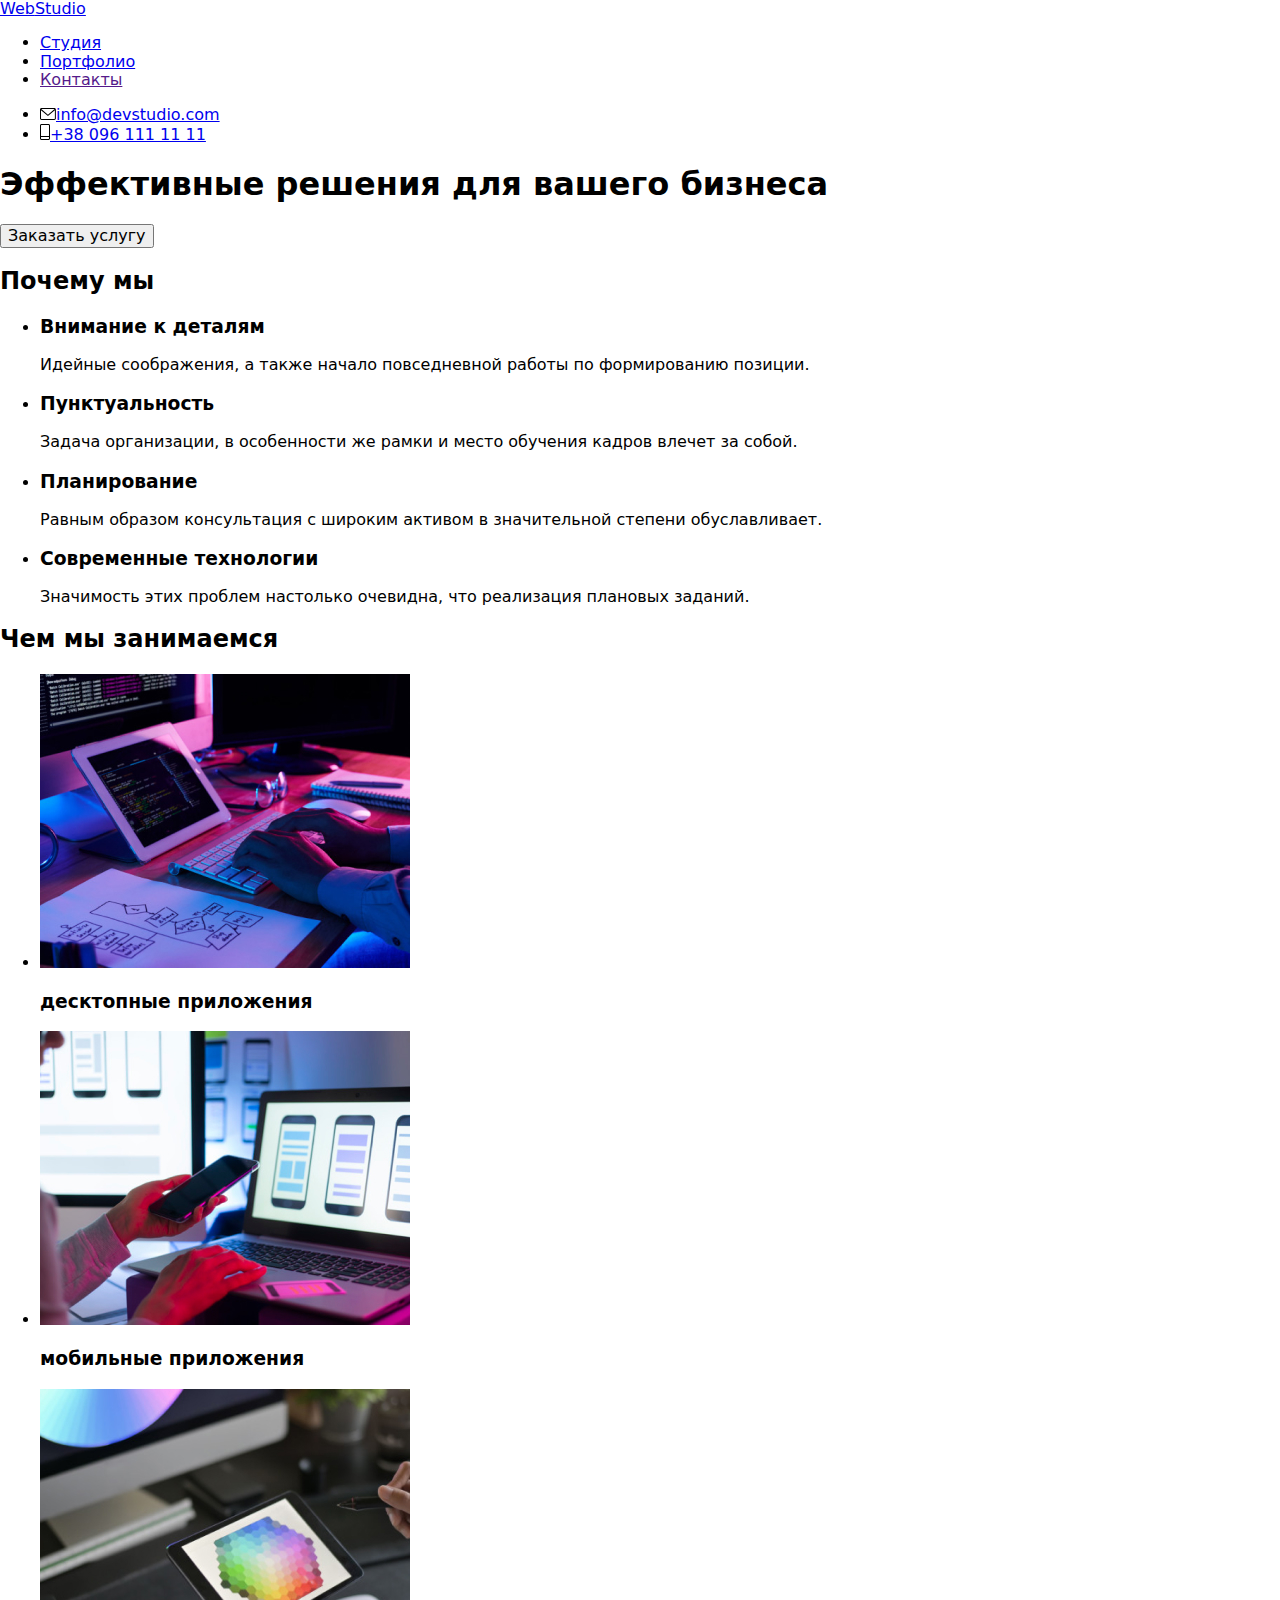
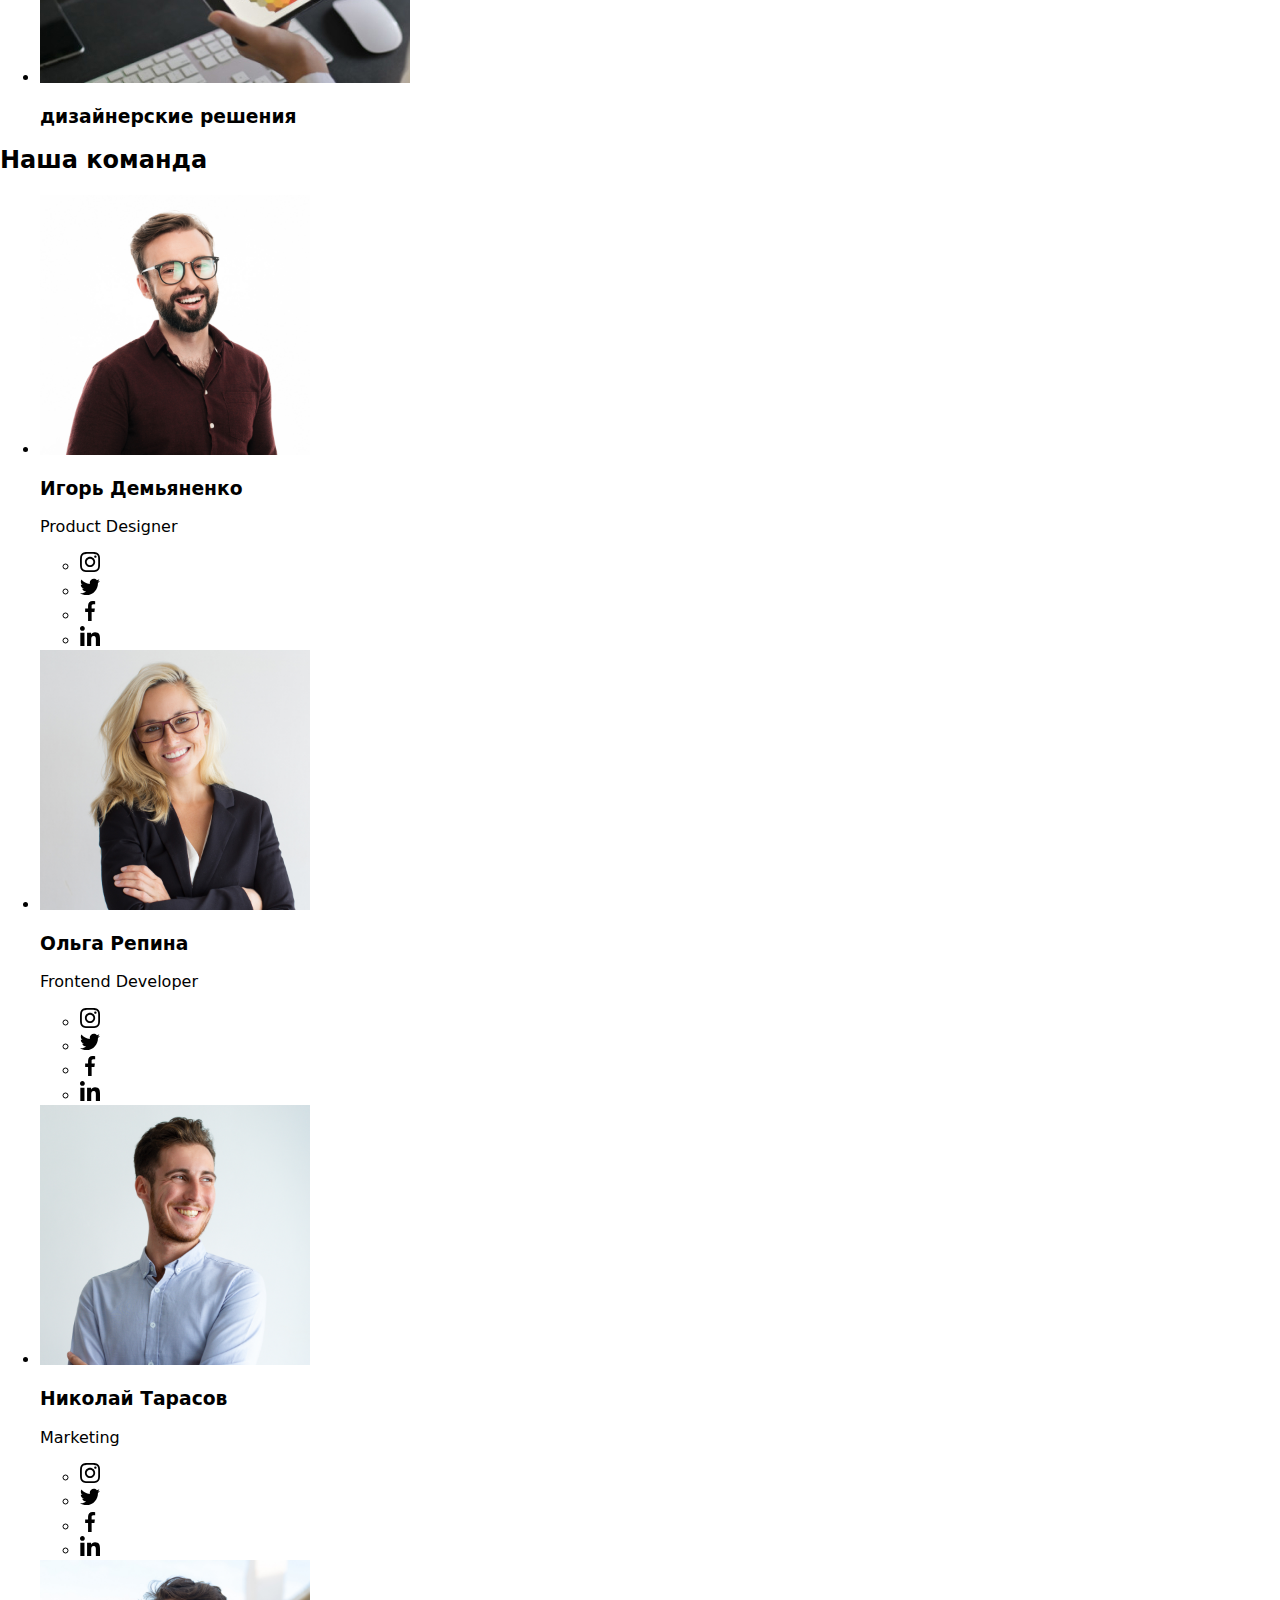
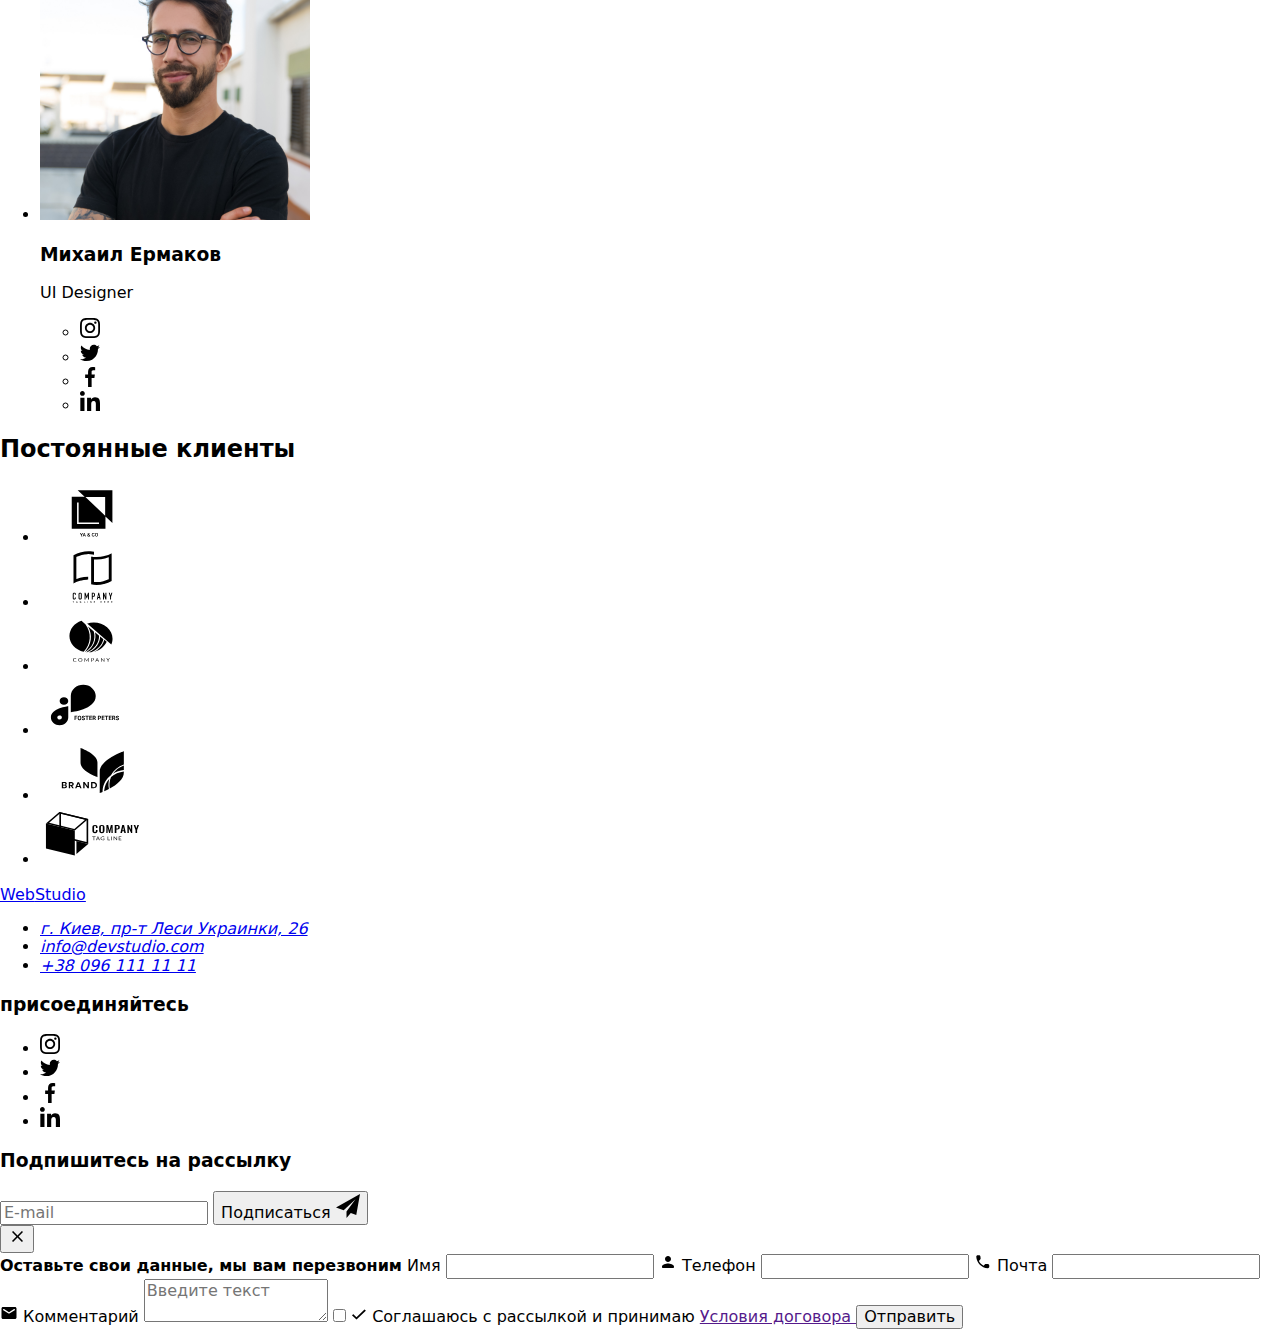
==== index.html @ 3ccf1678 "add .gitignore" ====
<!DOCTYPE html>
<html lang="ru">
	<head>
		<meta charset="UTF-8" />
		<meta name="viewport" content="width=, initial-scale=1.0" />
		<title>Web Studio</title>
		<link
			rel="stylesheet"
			href="https://fonts.googleapis.com/css2?family=Raleway:wght@700&family=Roboto:wght@400;500;700;900&display=swap"
		/>
		<link
			rel="stylesheet"
			href="https://cdnjs.cloudflare.com/ajax/libs/modern-normalize/1.0.0/modern-normalize.min.css"
		/>
		<link rel="stylesheet" href="./css/main.min.css" />
	</head>
	<body>
		<!--Header-->
		<header class="header">
			<div class="container header__container">
				<nav class="navigation">
					<a class="logo navigation__logo" href="./index.html"><span>Web</span><span class="logo__text">Studio</span> </a>
					<ul class="navigation__list">
						<li class="navigation__item"><a class="navigation__link navigation__link--current" href="./index.html" >Студия</a></li>
						<li class="navigation__item"><a class="navigation__link" href="./portfolio.html" >Портфолио</a></li>
						<li class="navigation__item"><a class="navigation__link" href="" >Контакты</a></li>
					</ul>
				</nav>
				<ul class="contacts">
					<li class="contacts__list">
						<a class="contacts__link" href="mailto:info@devstudio.com">
							<svg class="contacts__icon" width="16" height="12">
								<use href="./images/sprite.svg#icon-envelope"></use></svg>info@devstudio.com</a>
						</li>							
					<li class="contacts__list">
						<a class="contacts__link" href="tel:+380961111111">
							<svg class="contacts__icon" width="10" height="16">
								<use href="./images/sprite.svg#icon-phone"></use></svg>+38 096 111 11 11</a>
					</li>		
				</ul>
			</div>
		</header>

		<!--Hero-->
		<main>
			<section class="hero">
				<div class="container">
				<h1 class="hero__title">Эффективные решения для вашего бизнеса</h1>
				<button class="hero__button button" type="button" data-modal-open >Заказать услугу</button>
			</div>
		    </section>
			<!--Benefits-->
			<section class="section">
				<div class="container">
					<h2 class="visually-hidden" aria-hidden="true" tabindex="-1">Почему мы</h2>
					<ul class="benefits__list">
						<li class="benefits__item">
							<h3 class="benefits__title">Внимание к деталям</h3>
							<p class="benefits__text">
								Идейные соображения, а также начало повседневной работы по формированию позиции.
							</p>
						</li>
						<li class="benefits__item">
							<h3 class="benefits__title">Пунктуальность</h3>
							<p class="benefits__text">
								Задача организации, в особенности же рамки и место обучения кадров влечет за собой.
							</p>
						</li>
						<li class="benefits__item">
							<h3 class="benefits__title">Планирование</h3>
							<p class="benefits__text">
								Равным образом консультация с широким активом в значительной степени обуславливает.
							</p>
						</li>
						<li class="benefits__item">
							<h3 class="benefits__title">Современные технологии</h3>
							<p class="benefits__text">Значимость этих проблем настолько очевидна, что реализация плановых заданий.</p>
						</li>
					</ul>
				</div>
			</section>
			<!--Work field-->
			<section class="work-process section">
				<div class="container">
					<h2 class="work-process__title title">Чем мы занимаемся</h2>
					<ul class="work-process__list">
						<li class="work-process__item">
							<img class="work-process__img" src="./images/pic1.jpg" alt="Изображение рабочего процесса1" width="370" />
                            <h3 class="work-process__white-title">десктопные приложения</h3>
						</li>
						<li class="work-process__item">
							<img class="work-process__img" src="./images/pic2.jpg" alt="Изображение рабочего процесса2" width="370" />
                            <h3 class="work-process__white-title">мобильные приложения</h3>
						</li>
						<li class="work-process__item">
							<img class="work-process__img" src="./images/pic3.jpg" alt="Изображение рабочего процесса3" width="370" />
                            <h3 class="work-process__white-title">дизайнерские решения</h3>							
						</li>
					</ul>
				</div>
			</section>
			<!--Our team-->
			<section class="team section">
				<div class="container">
					<h2 class="team__title title">Наша команда</h2>
					<ul class="team__list">
						<li class="team__item">
							<img class="team__image" src="./images/team1.jpg" alt="Игорь Демьяненко" width="270" />
							<div class="team__descr">
							<h3 class="team__member">Игорь Демьяненко</h3>
							<p class="team__position" lang="en">Product Designer</p>
							<ul class="social">
								<li class="social__item">
									<a class="social__link social__link--team" href="">
										<svg class="social__icon" width="20" height="20">
											<use href="./images/sprite.svg#icon-instagram"></use>
										</svg>
									</a>
								</li>
								<li class="social__item">
									<a class="social__link social__link--team" href="">
										<svg class="social__icon" width="20" height="20">
											<use href="./images/sprite.svg#icon-twitter"></use>
										</svg>
									</a>
								</li>
								<li class="social__item">
									<a class="social__link social__link--team" href="">
										<svg class="social__icon" width="20" height="20">
											<use href="./images/sprite.svg#icon-facebook"></use>
										</svg>
									</a>
								</li>
								<li class="social__item">
									<a class="social__link social__link--team" href="">
										<svg class="social__icon" width="20" height="20">
											<use href="./images/sprite.svg#icon-linkedin"></use>
										</svg>
									</a>
								</li>
							</ul>
						</div>
						</li>
						<li class="team__item">
							<img class="team__image" src="./images/team2.jpg" alt="Ольга Репина" width="270" />
							<div class="team__descr">
							<h3 class="team__member">Ольга Репина</h3>
							<p class="team__position" lang="en">Frontend Developer</p>
							<ul class="social">
								<li class="social__item">
									<a class="social__link social__link--team" href="">
										<svg class="social__icon" width="20" height="20">
											<use href="./images/sprite.svg#icon-instagram"></use>
										</svg>
									</a>
								</li>
								<li class="social__item">
									<a class="social__link social__link--team" href="">
										<svg class="social__icon" width="20" height="20">
											<use href="./images/sprite.svg#icon-twitter"></use>
										</svg>
									</a>
								</li>
								<li class="social__item">
									<a class="social__link social__link--team" href="">
										<svg class="social__icon" width="20" height="20">
											<use href="./images/sprite.svg#icon-facebook"></use>
										</svg>
									</a>
								</li>
								<li class="social__item">
									<a class="social__link social__link--team" href="">
										<svg class="social__icon" width="20" height="20">
											<use href="./images/sprite.svg#icon-linkedin"></use>
										</svg>
									</a>
								</li>
							</ul>
						</div>
						</li>
						<li class="team__item">
							<img class="team__image" src="./images/team3.jpg" alt="Николай Тарасов" width="270" />
							<div class="team__descr">
							<h3 class="team__member">Николай Тарасов</h3>
							<p class="team__position" lang="en">Marketing</p>
							<ul class="social">
								<li class="social__item">
									<a class="social__link social__link--team" href="">
										<svg class="social__icon" width="20" height="20">
											<use href="./images/sprite.svg#icon-instagram"></use>
										</svg>
									</a>
								</li>
								<li class="social__item">
									<a class="social__link social__link--team" href="">
										<svg class="social__icon" width="20" height="20">
											<use href="./images/sprite.svg#icon-twitter"></use>
										</svg>
									</a>
								</li>
								<li class="social__item">
									<a class="social__link social__link--team" href="">
										<svg class="social__icon" width="20" height="20">
											<use href="./images/sprite.svg#icon-facebook"></use>
										</svg>
									</a>
								</li>
								<li class="social__item">
									<a class="social__link social__link--team" href="">
										<svg class="social__icon" width="20" height="20">
											<use href="./images/sprite.svg#icon-linkedin"></use>
										</svg>
									</a>
								</li>
							</ul>
						</div>
						</li>
						<li class="team__item">
							<img class="team__image" src="./images/team4.jpg" alt="Михаил Ермаков" width="270" />
							<div class="team__descr">
							<h3 class="team__member">Михаил Ермаков</h3>
							<p class="team__position" lang="en">UI Designer</p>
							<ul class="social__list">
								<li class="social__item">
									<a class="social__link social__link--team" href="">
										<svg class="social__icon" width="20" height="20">
											<use href="./images/sprite.svg#icon-instagram"></use>
										</svg>
									</a>
								</li>
								<li class="social__item">
									<a class="social__link social__link--team" href="">
										<svg class="social__icon" width="20" height="20">
											<use href="./images/sprite.svg#icon-twitter"></use>
										</svg>
									</a>
								</li>
								<li class="social__item">
									<a class="social__link social__link--team" href="">
										<svg class="social__icon" width="20" height="20">
											<use href="./images/sprite.svg#icon-facebook"></use>
										</svg>
									</a>
								</li>
								<li class="social__item">
									<a class="social__link social__link--team" href="">
										<svg class="social__icon" width="20" height="20">
											<use href="./images/sprite.svg#icon-linkedin"></use>
										</svg>
									</a>
								</li>							
							</ul>
						</div>
						</li>
					</ul>
				</div>
			</section>
			<section class="clients section">
				<div class="container">
					<h2 class="clients__title title">Постоянные клиенты</h2>
					<ul class="clients__list">
						<li class="clients__item">
							<a class="clients__link" href="">
								<svg class="clients__logo" width="106" height="60">
									<use href="./images/sprite.svg#icon-ya-and-co"></use>
								</svg>
							</a>
						</li>
						<li class="clients__item">
							<a class="clients__link" href="">
								<svg class="clients__logo" width="106" height="60">
									<use href="./images/sprite.svg#icon-company-tagline"></use>
								</svg>
							</a>
						</li>
						<li class="clients__item">
							<a class="clients__link" href="">
								<svg class="clients__logo" width="106" height="60">
									<use href="./images/sprite.svg#icon-company-fruits"></use>
								</svg>
							</a>
						</li>
						<li class="clients__item">
							<a class="clients__link" href="">
								<svg class="clients__logo" width="106" height="60">
									<use href="./images/sprite.svg#icon-foster-peters"></use>
								</svg>
							</a>
						</li>
						<li class="clients__item">
							<a class="clients__link" href="">
								<svg class="clients__logo" width="106" height="60">
									<use href="./images/sprite.svg#icon-brand"></use>
								</svg>
							</a>
						</li>

						<li class="clients__item">
							<a class="clients__link" href="">
								<svg class="clients__logo" width="106" height="60">
									<use href="./images/sprite.svg#icon-build"></use>
								</svg>
							</a>
						</li>
					</ul>
				</div>
			</section>
		</main>
		<!--Footer-->
		<footer class="footer section">
			<div class="footer__container container">
				<div class="address">
				<a class="logo link" href="./index.html"><span>Web</span><span class="logo__text logo__text--white">Studio</span></a>
				<address>
					<ul class="address__list">
						<li class="address__item">
							<a class="address__link" href="https://goo.gl/maps/FVcXJ8ViRF421qkY6" target="_blank" rel="noopener norefferer" 
								>г. Киев, пр-т Леси Украинки, 26</a
							>
						</li>
						<li>
							<a class="footer__contact-link" href="mailto:info@devstudio.com">info@devstudio.com</a>
						</li>
						<li>
							<a class="footer__contact-link" href="tel:+380961111111">+38 096 111 11 11</a>
						</li>
					</ul>
				</address>
			</div>
				<div class="social footer__social">
					<h3 class="social__title">присоединяйтесь</h3>
					<ul class="social__list">
						<li class="social__item"> 
							<a class="social__link social__link--footer" href="">
								<svg class="social__icon social__icon--footer" width="20" height="20">
									<use href="./images/sprite.svg#icon-instagram"></use>
								</svg>
							</a>
						</li>
						<li class="social__item">
							<a class="social__link social__link--footer" href="">
								<svg class="social__icon social__icon--footer" width="20" height="20">
									<use href="./images/sprite.svg#icon-twitter"></use>
								</svg>
							</a>
						</li>
						<li class="social__item">
							<a class="social__link social__link--footer" href="">
								<svg class="social__icon social__icon--footer" width="20" height="20">
									<use href="./images/sprite.svg#icon-facebook"></use>
								</svg>
							</a>
						</li>
						<li class="social__item">
							<a class="social__link social__link--footer" href="">
								<svg class="social__icon social__icon--footer" width="20" height="20">
									<use href="./images/sprite.svg#icon-linkedin"></use>
								</svg>
							</a>
						</li>
					</ul>
				</div>
			<!--====================Footer email form=====================-->
				<form class="footer-form">
					<h3 class="footer-form__white-title">Подпишитесь на рассылку</h3>
					<label class="footer-form__label">
						<input class="footer-form__input" type="email" name="email" placeholder="E-mail">
					</label>
					<button class="button footer-form__button" type="submit">Подписаться
						<svg class="footer-form__icon" width="24" height="24">
						<use href="./images/icons.svg#icon-send"></use>
					</svg>	
					</button>
				</form>
			</div>
		</footer>
<!--========================Modal window form============================-->
        <div class="backdrop is-hidden" data-modal>
			<div class="modal">
				<button class="modal__button button" data-modal-close>
					<svg  class="modal__icon" width="18" height="18">
						<use href="./images/sprite.svg#icon-close"></use>
					</svg>
				</button>
				
				<form class="form">
					<b class="form__title">Оставьте свои данные, мы вам перезвоним</b>
					<label class="form__field">
						<span class="form__label">Имя</span>
						<span class="form__area">
							<input class="form__input" type="text" name="name" required/>
						<svg class="form__icon" width="18" height="18">
							<use href="./images/icons.svg#icon-man"></use>
						</svg>
						</span>	
					</label>

					<label class="form__field">
						<span class="form__label">Телефон</span>
						<span class="form__area">
							<input class="form__input" type="tel" name="tel" required/> 
						<svg class="form__icon" width="18" height="18">
							<use href="./images/icons.svg#icon-phone-modal"></use>
						</svg>
						</span>
					</label>
					
					<label class="form__field">
						<span class="form__label">Почта</span> 
						<span class="form__area">
								<input class="form__input" type="email" name="mail" required/>
						<svg class="form__icon" width="18" height="18">
							<use href="./images/icons.svg#icon-email"></use>
						</svg>
						</span>					
					</label>

					<label class="form__comment">
						<span class="form__label">Комментарий</span>
						<textarea  class="form__input" name="comment" placeholder="Введите текст"></textarea>
					</label>                
					
						<input class="form__checkbox-input visually-hidden" type="checkbox" name="agreement" id="user-term" >
						<label class="form__checkbox-label" for="user-term">
							<span class="form__checked">
								<svg class="form__icon-checked" width="16" height="15">
									<use href="./images/icons.svg#icon-checked"></use>
								</svg>
							</span>
							Соглашаюсь с рассылкой и принимаю <a class="agreement-terms" href=""> Условия договора </a></label>
					<button class="form__button button" type="submit">Отправить</button>
				  </form>   
			
			</div>
		</div>

		<script src="./JS/modal.js"></script>
	</body>
</html>
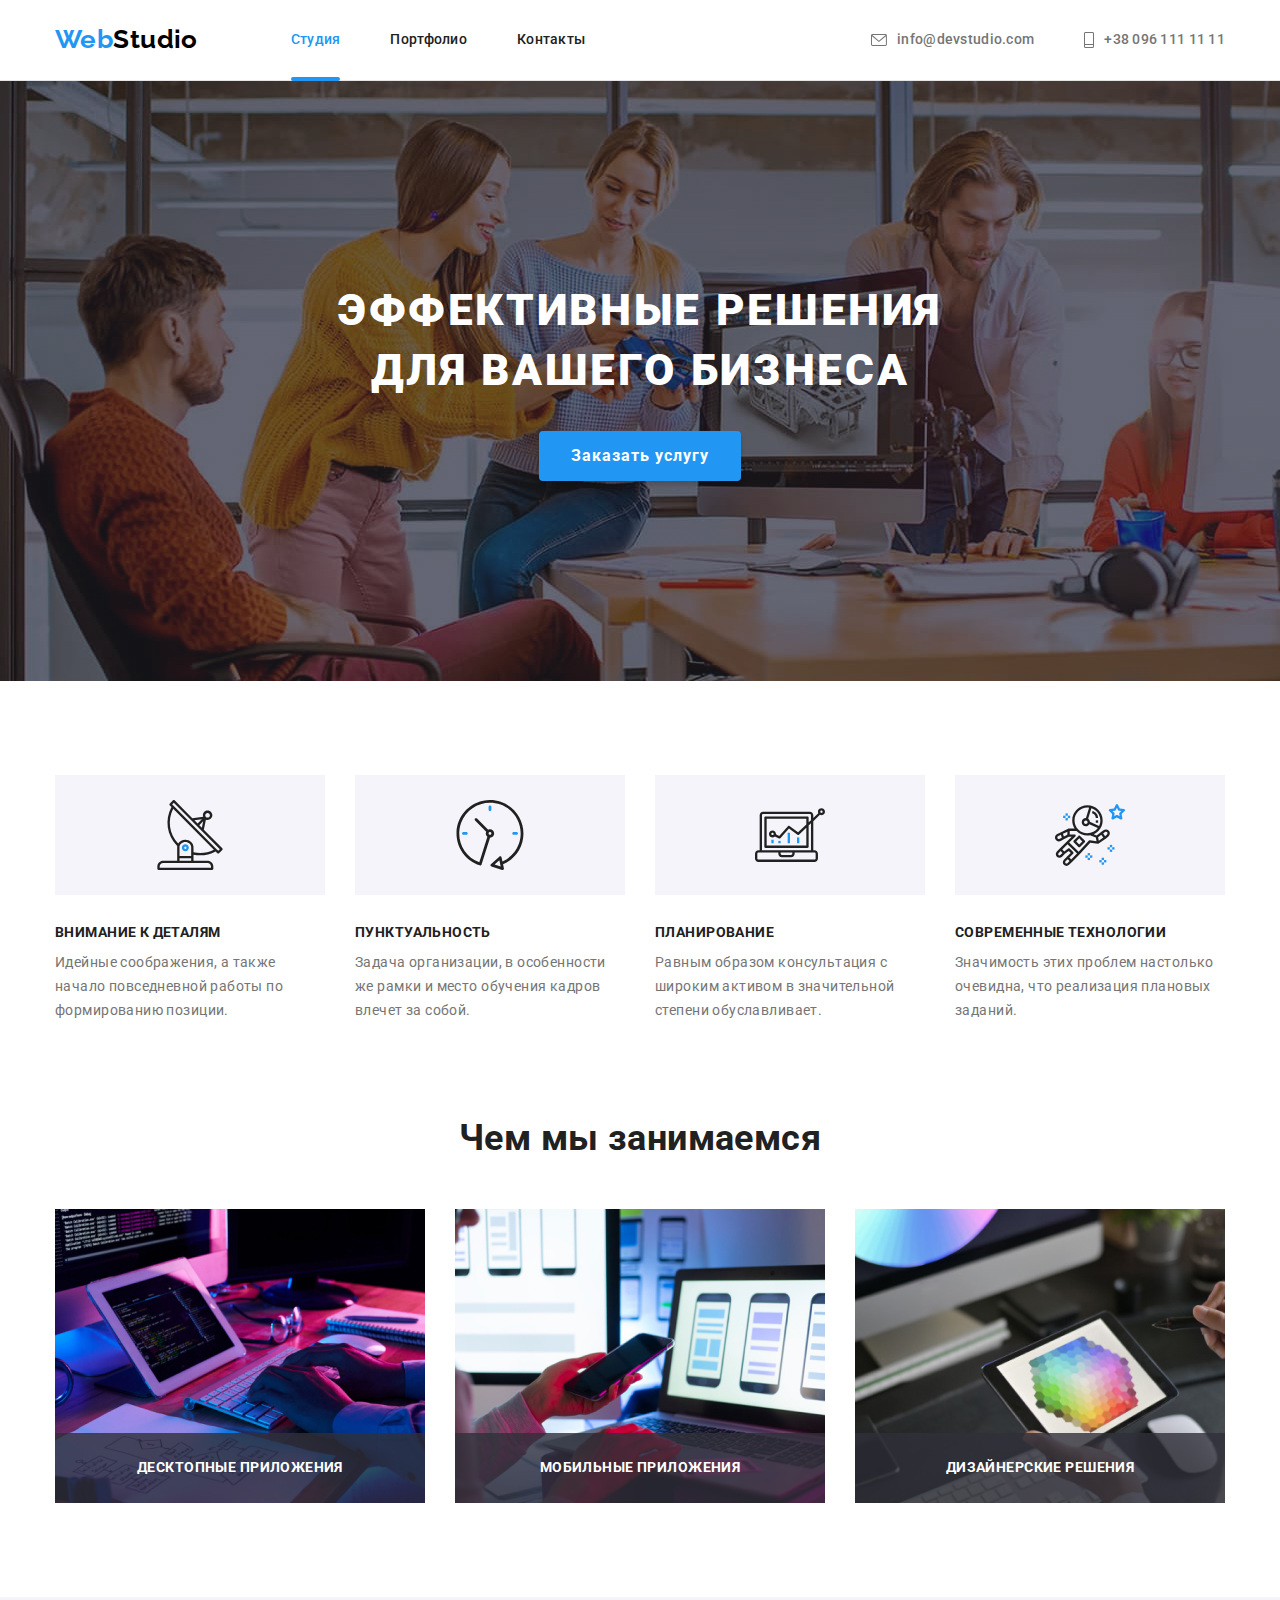
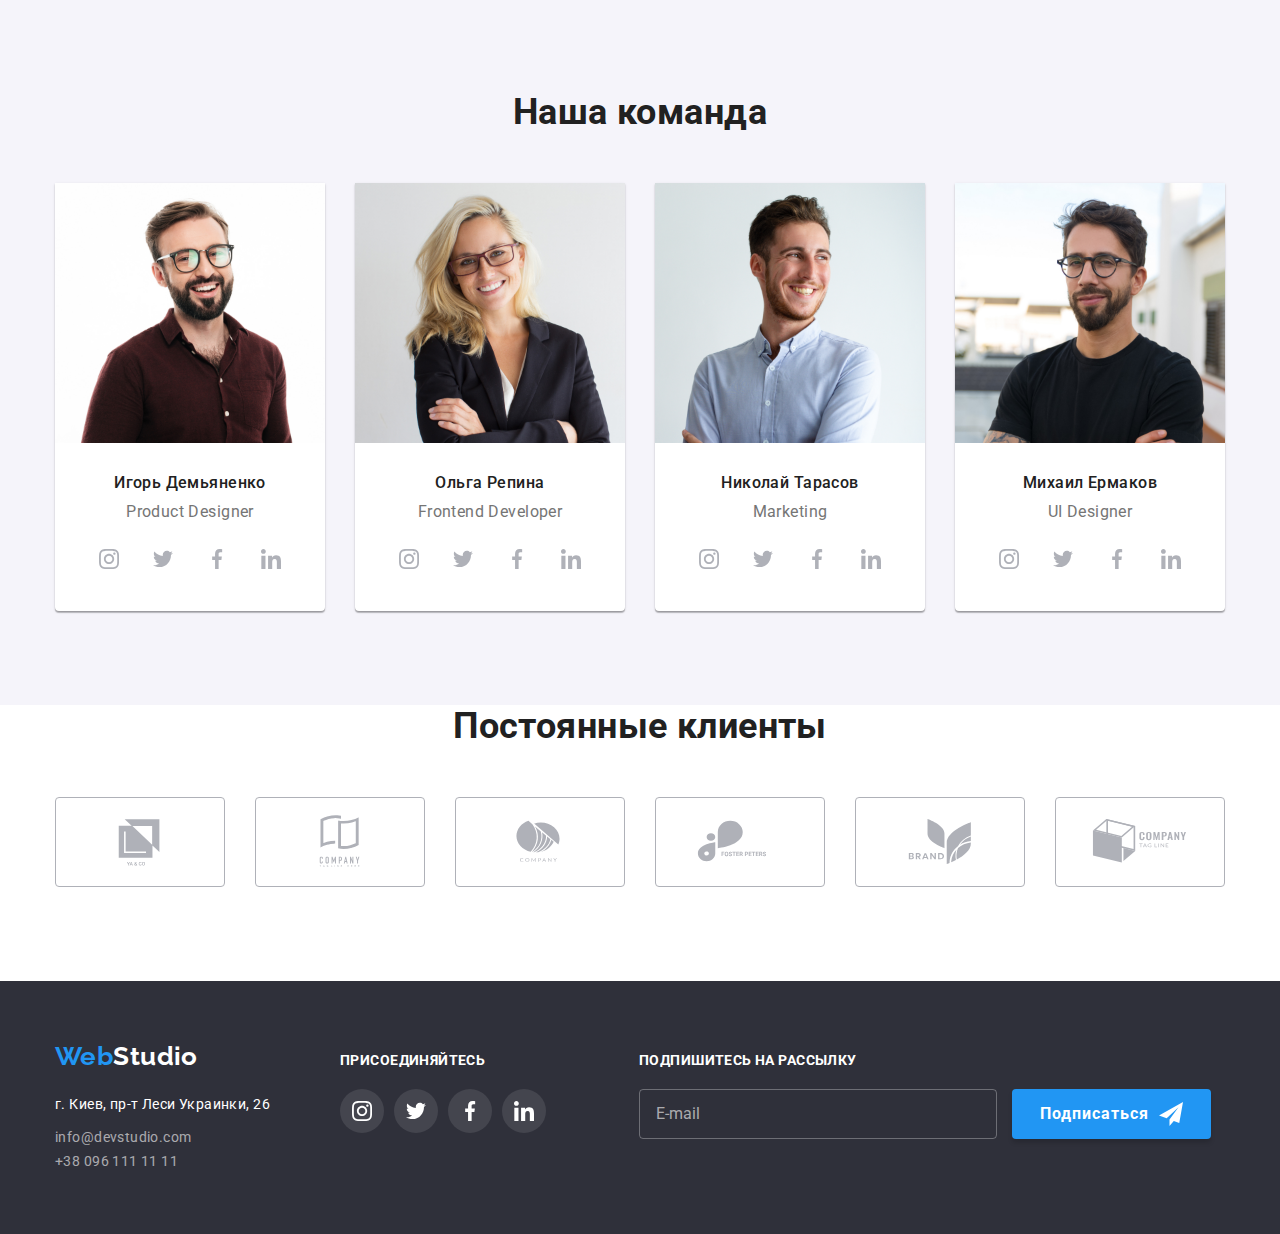
==== commit 3b4038dc: "create index.html" ====
--- a/index.html
+++ b/index.html
@@ -433,7 +433,6 @@
 			
 			</div>
 		</div>
-
 		<script src="./JS/modal.js"></script>
 	</body>
 </html>
--- a/css/main.min.css
+++ b/css/main.min.css
@@ -0,0 +1,2 @@
+:root{--text-color-white: #ffffff;--text-color-black: #212121;--text-color-grey: #757575;--accent-color: #2196f3;--text-color-auth-nav: rgba(255, 255, 255, 0.6);--text-color-black-logo: #000000;--background-color-gray: #2f303a;--background-color-overlay: rgba(0, 0, 0, 0.2);--background-color-white-title: rgba(47, 48, 58, 0.8);--background-color-bottom: #f5f4fa;--background-color-pop-up-text: rgba(33, 150, 243, 0.9);--background-color-social-link-footer: rgba(255, 255, 255, 0.1);--border-color: #e5e5e5;--border-color-projects: #eeeeee;--border-color-close-button: rgba(0, 0, 0, 0.1);--icon-color: #afb1b8;--timing-function: cubic-bezier(0.4, 0, 0.2, 1)}.visually-hidden{position:absolute;white-space:nowrap;width:1px;height:1px;overflow:hidden;border:0;padding:0;clip:rect(0 0 0 0);-webkit-clip-path:inset(50%);clip-path:inset(50%);margin:-1px}html{-webkit-box-sizing:border-box;box-sizing:border-box}*,*::before,*::after{-webkit-box-sizing:inherit;box-sizing:inherit}*{margin:0;padding:0}ul{list-style:none}a{text-decoration:none;color:var(--text-color-black)}img{display:block}body{margin:0;font-family:'Roboto', sans-serif;font-size:14px;line-height:1.71;letter-spacing:0.03em;color:var(--text-color-grey);background-color:var(--text-color-white)}.container{margin-left:auto;margin-right:auto;padding-left:15px;padding-right:15px;width:1200px}.section{padding-top:94px;padding-bottom:94px}.logo{font-family:'Raleway', sans-serif;font-weight:700;font-size:26px;line-height:1.19;color:var(--accent-color)}.logo__text{color:var(--text-color-black-logo)}.logo__text--white{color:var(--text-color-white)}.button{font-family:'Roboto', sans-serif;cursor:pointer}.title{margin-top:0;margin-bottom:50px;font-weight:700;font-size:36px;line-height:1.17;text-align:center;color:var(--text-color-black)}.social{display:-webkit-box;display:-ms-flexbox;display:flex;-webkit-box-pack:center;-ms-flex-pack:center;justify-content:center;-webkit-box-align:center;-ms-flex-align:center;align-items:center}.social__title{margin-bottom:20px;font-style:normal;font-weight:700;font-size:14px;line-height:1.14;text-transform:uppercase;color:var(--text-color-white)}.social__list{display:-webkit-box;display:-ms-flexbox;display:flex;-webkit-box-pack:center;-ms-flex-pack:center;justify-content:center;-webkit-box-align:center;-ms-flex-align:center;align-items:center}.social__item+.social__item{margin-left:10px}.social__icon{fill:currentColor}.social__icon--footer{fill:var(--text-color-white)}.social__link{display:-webkit-box;display:-ms-flexbox;display:flex;width:44px;height:44px;-webkit-box-pack:center;-ms-flex-pack:center;justify-content:center;-webkit-box-align:center;-ms-flex-align:center;align-items:center;border-radius:50%}.social__link:hover,.social__link:focus{color:var(--text-color-white);background-color:var(--accent-color)}.social__link--team{color:var(--icon-color);background-position:center;background-repeat:no-repeat;-webkit-transition:color 250ms var(--timing-function),background-color 250ms var(--timing-function);transition:color 250ms var(--timing-function),background-color 250ms var(--timing-function)}.social__link--footer{background:var(--background-color-social-link-footer);-webkit-transition:background-color 250ms var(--timing-function);transition:background-color 250ms var(--timing-function)}.backdrop{position:fixed;top:0;left:0;width:100%;height:100%;background-color:var(--background-color-overlay);-webkit-transition:opacity 250ms var(--timing-function),-webkit-transform 250ms var(--timing-function);transition:opacity 250ms var(--timing-function),-webkit-transform 250ms var(--timing-function);transition:transform 250ms var(--timing-function),opacity 250ms var(--timing-function);transition:transform 250ms var(--timing-function),opacity 250ms var(--timing-function),-webkit-transform 250ms var(--timing-function)}.backdrop.is-hidden{opacity:0;pointer-events:none;-webkit-transform:scale(0);transform:scale(0)}.modal{position:absolute;padding:40px;min-width:528px;min-height:581px;border-radius:4px;top:50%;left:50%;-webkit-transform:translate(-50%, -50%);transform:translate(-50%, -50%);-webkit-box-shadow:0px 1px 3px rgba(0,0,0,0.12),0px 1px 1px rgba(0,0,0,0.14),0px 2px 1px rgba(0,0,0,0.2);box-shadow:0px 1px 3px rgba(0,0,0,0.12),0px 1px 1px rgba(0,0,0,0.14),0px 2px 1px rgba(0,0,0,0.2);background-color:var(--text-color-white)}.modal__icon{fill:var(--text-color-black-logo);-webkit-transition:fill 250ms var(--timing-function);transition:fill 250ms var(--timing-function)}.modal__button{display:-webkit-box;display:-ms-flexbox;display:flex;position:absolute;-webkit-box-align:center;-ms-flex-align:center;align-items:center;-webkit-box-pack:center;-ms-flex-pack:center;justify-content:center;overflow:hidden;top:8px;right:8px;width:30px;height:30px;border-radius:50%;border:none;cursor:pointer;border:1px solid rgba(0,0,0,0.1);background-color:inherit}.modal__button:hover .modal__icon,.modal__button:focus .modal__icon{fill:var(--accent-color)}.form{display:-webkit-box;display:-ms-flexbox;display:flex;-webkit-box-orient:vertical;-webkit-box-direction:normal;-ms-flex-direction:column;flex-direction:column}.form__title{text-align:center;font-weight:700;font-size:20px;letter-spacing:0.03em;color:var(--text-color-black);line-height:1.15;margin-bottom:12px}.form__button{display:-webkit-inline-box;display:-ms-inline-flexbox;display:inline-flex;-webkit-box-align:center;-ms-flex-align:center;align-items:center;text-align:center;margin:auto;padding:10px 55px;-webkit-box-shadow:0px 4px 4px rgba(0,0,0,0.15);box-shadow:0px 4px 4px rgba(0,0,0,0.15);border:none;border-radius:4px;font-weight:700;font-size:16px;line-height:1.88;letter-spacing:0.06em;color:var(--text-color-white);background-color:var(--accent-color)}.form__button:hover,.form__button:focus{background-color:#188CE8}.form__label{display:block;font-size:12px;line-height:1.17;letter-spacing:0.01em;margin-bottom:4px}.form__area{position:relative}.form__field{margin-bottom:10px}.form__input{width:100%;height:40px;padding-top:12px;padding-bottom:12px;padding-left:42px;border:1px solid rgba(33,33,33,0.2);border-radius:4px;-webkit-transition:border-color 250ms var(--timing-function);transition:border-color 250ms var(--timing-function);outline:none}.form__input:focus{cursor:pointer;border-color:var(--accent-color);outline:none}.form__icon{display:block;position:absolute;left:12px;top:50%;-webkit-transform:translateY(-50%);transform:translateY(-50%);fill:var(--text-color-black);-webkit-transition:fill 250ms var(--timing-function);transition:fill 250ms var(--timing-function)}.form__input:focus+.form__icon{fill:var(--accent-color)}.form__comment{margin-bottom:20px}.form__comment textarea{padding:12px 16px;height:120px;resize:none}.form__comment textarea::-webkit-input-placeholder{line-height:1.14;letter-spacing:0.01em;color:rgba(117,117,117,0.5)}.form__comment textarea:-ms-input-placeholder{line-height:1.14;letter-spacing:0.01em;color:rgba(117,117,117,0.5)}.form__comment textarea::-ms-input-placeholder{line-height:1.14;letter-spacing:0.01em;color:rgba(117,117,117,0.5)}.form__comment textarea::placeholder{line-height:1.14;letter-spacing:0.01em;color:rgba(117,117,117,0.5)}.form__checkbox-label{display:-webkit-box;display:-ms-flexbox;display:flex;-webkit-box-align:center;-ms-flex-align:center;align-items:center;-webkit-box-pack:center;-ms-flex-pack:center;justify-content:center;line-height:1.71;letter-spacing:0.03em;margin-bottom:30px}.form__checked{display:-webkit-box;display:-ms-flexbox;display:flex;-webkit-box-align:center;-ms-flex-align:center;align-items:center;-webkit-box-pack:center;-ms-flex-pack:center;justify-content:center;margin-right:7px;width:16px;height:15px;border-radius:2px;border:2px solid var(--text-color-black);-webkit-transition:border-color 250ms var(--timing-function),background-color 250ms var(--timing-function);transition:border-color 250ms var(--timing-function),background-color 250ms var(--timing-function)}.form__icon-checked{fill:transparent}.form__checkbox-input:checked+.form__checkbox-label span{background-size:contain;border-color:var(--accent-color);background-color:var(--accent-color)}.form__checkbox-input:focus-within+.form__checkbox-label span{-webkit-filter:drop-shadow(0px 4px 4px rgba(0,0,0,0.25));filter:drop-shadow(0px 4px 4px rgba(0,0,0,0.25))}.form__checkbox-input:checked+.form__checkbox-label .form__icon-checked{fill:var(--text-color-white)}.form__checkbox-input:focus-visible+.form__icon-checked{border:2px solid var(--text-color-black)}.agreement-terms{color:var(--accent-color);text-decoration:underline}.agreement-terms:hover,.agreement-terms:focus{text-decoration:none}.header{border-bottom:solid 1px var(--border-color)}.header__container{display:-webkit-box;display:-ms-flexbox;display:flex;-webkit-box-align:center;-ms-flex-align:center;align-items:center}.navigation{display:-webkit-box;display:-ms-flexbox;display:flex;-webkit-box-align:center;-ms-flex-align:center;align-items:center}.navigation__logo{margin-top:24px;margin-bottom:25px;display:-webkit-box;display:-ms-flexbox;display:flex;font-family:'Raleway', sans-serif;font-weight:700;font-size:26px;line-height:1.19;color:var(--accent-color)}.navigation__list{margin-left:93px;display:-webkit-box;display:-ms-flexbox;display:flex}.navigation__item+.navigation__item{margin-left:50px}.navigation__link{padding-top:32px;padding-bottom:32px;display:block;font-weight:500;font-size:14px;line-height:1.14;letter-spacing:0.02em;color:var(--text-color-black);-webkit-transition:color 250ms var(--timing-function);transition:color 250ms var(--timing-function)}.navigation__link--current{position:relative;padding-top:32px;padding-bottom:32px;display:block;font-weight:500;font-size:14px;line-height:1.14;letter-spacing:0.02em;color:var(--accent-color);-webkit-transition:color 250ms var(--timing-function);transition:color 250ms var(--timing-function)}.navigation__link--current::after{position:absolute;display:inline-block;content:'';bottom:-1px;left:0;height:4px;width:100%;border-radius:2px;background-color:var(--accent-color);opacity:1}.navigation__link:hover,.navigation__link:focus,.navigation__link--current:hover,.navigation__link--current:focus{color:var(--accent-color);cursor:pointer}.contacts{margin-left:auto;display:-webkit-box;display:-ms-flexbox;display:flex;-webkit-box-align:center;-ms-flex-align:center;align-items:center}.contacts__list{display:-webkit-box;display:-ms-flexbox;display:flex;-webkit-box-align:center;-ms-flex-align:center;align-items:center}.contacts__list+.contacts__list{margin-left:50px}.contacts__icon{fill:currentColor;margin-right:10px;-webkit-transition:fill 250ms var(--timing-function);transition:fill 250ms var(--timing-function)}.contacts__icon:hover{fill:var(--accent-color)}.contacts__link{display:-webkit-box;display:-ms-flexbox;display:flex;-webkit-box-align:center;-ms-flex-align:center;align-items:center;padding-top:32px;padding-bottom:32px;font-style:normal;font-weight:500;line-height:1.14;letter-spacing:0.02em;color:var(--text-color-grey);-webkit-transition:color 250ms var(--timing-function);transition:color 250ms var(--timing-function)}.contacts__link:hover,.contacts__link:focus{color:var(--accent-color)}.hero{margin:0 auto;padding:200px 0;text-align:center;max-width:1600px;min-height:600px;background-color:var(--background-color-gray);background-image:-webkit-gradient(linear, left top, right top, from(rgba(47,48,58,0.4)), to(rgba(47,48,58,0.4))),url(../images/background-photo.jpg);background-image:linear-gradient(to right, rgba(47,48,58,0.4), rgba(47,48,58,0.4)),url(../images/background-photo.jpg)}.hero__title{margin:0 auto 30px;width:696px;text-align:center;font-weight:900;font-size:44px;line-height:1.36;letter-spacing:0.06em;text-transform:uppercase;color:var(--text-color-white)}.hero__button{margin-top:0;padding:10px 32px;display:inline-block;-webkit-box-shadow:0px 4px 4px rgba(0,0,0,0.15);box-shadow:0px 4px 4px rgba(0,0,0,0.15);border:none;border-radius:4px;font-weight:700;font-size:16px;line-height:1.88;letter-spacing:0.06em;color:var(--text-color-white);background-color:var(--accent-color)}.hero__button:hover,.hero__button:focus{background-color:#188CE8}.benefits{padding-top:o}.benefits__list{margin-top:0;display:-webkit-box;display:-ms-flexbox;display:flex}.benefits__item{width:270px}.benefits__item+.benefits__item{margin-left:30px}.benefits__item::before{display:block;content:'';height:120px;background-color:var(--background-color-bottom);background-repeat:no-repeat;background-position:center;margin-bottom:30px}.benefits__item:nth-child(1)::before{background-image:url(../images/icons/antenna.svg)}.benefits__item:nth-child(2)::before{background-image:url(../images/icons/clock.svg)}.benefits__item:nth-child(3)::before{background-image:url(../images/icons/diagram.svg)}.benefits__item:nth-child(4)::before{background-image:url(../images/icons/astronaut.svg)}.benefits__title{margin-top:0;margin-bottom:10px;font-weight:700;font-size:14px;line-height:1.14;text-transform:uppercase;color:var(--text-color-black)}.benefits__text{margin-top:0;font-size:14px}.work-process{padding-top:0}.work-process__list{display:-webkit-box;display:-ms-flexbox;display:flex}.work-process__item{position:relative;margin-top:0;width:370px}.work-process__item:not(:last-child){margin-right:30px}.work-process__img{display:block;max-width:100%}.work-process__white-title{position:absolute;padding:27px 0;font-size:14px;font-weight:700;line-height:1.14;width:100%;bottom:0;color:var(--text-color-white);text-align:center;text-transform:uppercase;background-color:var(--background-color-white-title)}.team{background-color:var(--background-color-bottom)}.team__list{display:-webkit-box;display:-ms-flexbox;display:flex}.team__item{margin-top:0;text-align:center;width:270px;background-color:var(--text-color-white);-webkit-box-shadow:0px 1px 3px rgba(0,0,0,0.12),0px 1px 1px rgba(0,0,0,0.14),0px 2px 1px rgba(0,0,0,0.2);box-shadow:0px 1px 3px rgba(0,0,0,0.12),0px 1px 1px rgba(0,0,0,0.14),0px 2px 1px rgba(0,0,0,0.2);border-radius:0px 0px 4px 4px}.team__item+.team__item{margin-left:30px}.team__image{display:block;max-width:100%;margin-top:0}.team__descr{padding-top:30px;padding-bottom:30px}.team__member{margin-bottom:10px;font-weight:500;font-size:16px;line-height:1.19;text-align:center;color:var(--text-color-black)}.team__position{margin-bottom:16px;font-size:16px;line-height:1.19;text-align:center}.clients{padding-top:0}.clients__list{display:-webkit-box;display:-ms-flexbox;display:flex}.clients__item:not(:last-child){margin-right:30px}.clients__logo{fill:currentColor}.clients__link{display:-webkit-box;display:-ms-flexbox;display:flex;-webkit-box-pack:center;-ms-flex-pack:center;justify-content:center;-webkit-box-align:center;-ms-flex-align:center;align-items:center;background-position:center;width:170px;height:90px;border:1px solid var(--icon-color);color:var(--icon-color);border-radius:4px;-webkit-transition:color 250ms var(--timing-function),border-color 250ms var(--timing-function);transition:color 250ms var(--timing-function),border-color 250ms var(--timing-function)}.clients__link:hover,.clients__link:focus{color:var(--accent-color);border-color:var(--accent-color)}.footer{padding:60px 0;background-color:var(--background-color-gray)}.footer__container{display:-webkit-box;display:-ms-flexbox;display:flex;-webkit-box-align:baseline;-ms-flex-align:baseline;align-items:baseline}.footer__contact-link{margin-top:0;font-weight:400;font-style:normal;color:var(--text-color-auth-nav)}.footer__contact-link:hover,.footer__contact-link:focus{color:var(--accent-color)}.footer__social{display:block;margin-left:70px}.address{padding-top:0}.address__list:first-child{margin-top:20px}.address__item:not(:last-child){margin-bottom:9px}.address__link{font-style:normal;color:var(--text-color-white)}.address__link:hover,.address__link:focus{color:var(--accent-color)}.footer-form{margin-left:93px}.footer-form__white-title{margin-bottom:20px;font-style:normal;font-weight:700;font-size:14px;line-height:1.14;text-transform:uppercase;color:var(--text-color-white)}.footer-form__input{margin-right:12px;padding:15px 16px;width:358px;height:50px;border:1px solid rgba(255,255,255,0.3);background-color:inherit;color:var(--text-color-auth-nav);border-radius:4px}.footer-form__input:focus{border-color:var(--text-color-white);outline:none}.footer-form__input::-webkit-input-placeholder{font-size:16px;line-height:1.25;color:var(--text-color-auth-nav)}.footer-form__input:-ms-input-placeholder{font-size:16px;line-height:1.25;color:var(--text-color-auth-nav)}.footer-form__input::-ms-input-placeholder{font-size:16px;line-height:1.25;color:var(--text-color-auth-nav)}.footer-form__input::placeholder{font-size:16px;line-height:1.25;color:var(--text-color-auth-nav)}.footer-form__button{display:-webkit-inline-box;display:-ms-inline-flexbox;display:inline-flex;-webkit-box-align:center;-ms-flex-align:center;align-items:center;padding:10px 28px;-webkit-box-shadow:0px 4px 4px rgba(0,0,0,0.15);box-shadow:0px 4px 4px rgba(0,0,0,0.15);border:none;border-radius:4px;font-weight:700;font-size:16px;line-height:1.88;letter-spacing:0.06em;color:var(--text-color-white);background-color:var(--accent-color)}.footer-form__button:hover,.footer-form__button:focus{background-color:#188CE8}.footer-form__icon{margin-left:10px;fill:var(--text-color-white)}
+/*# sourceMappingURL=main.min.css.map */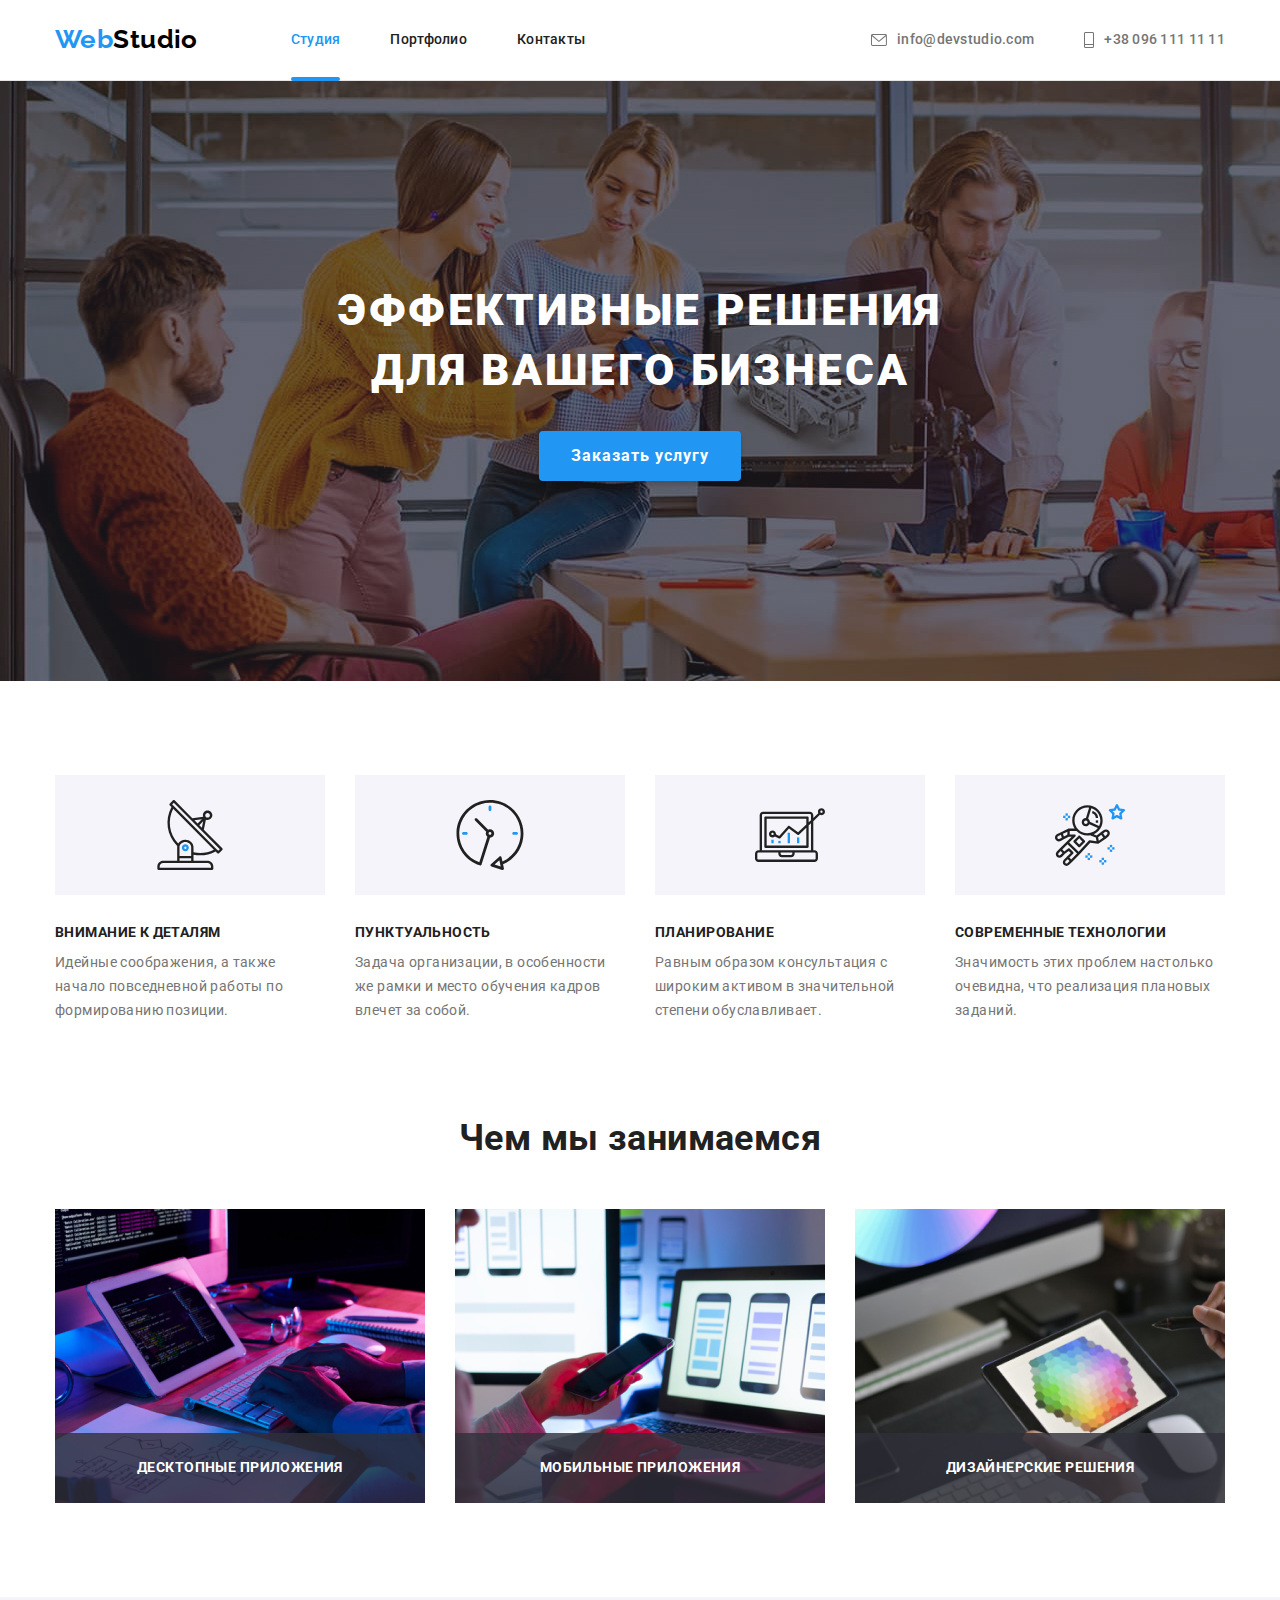
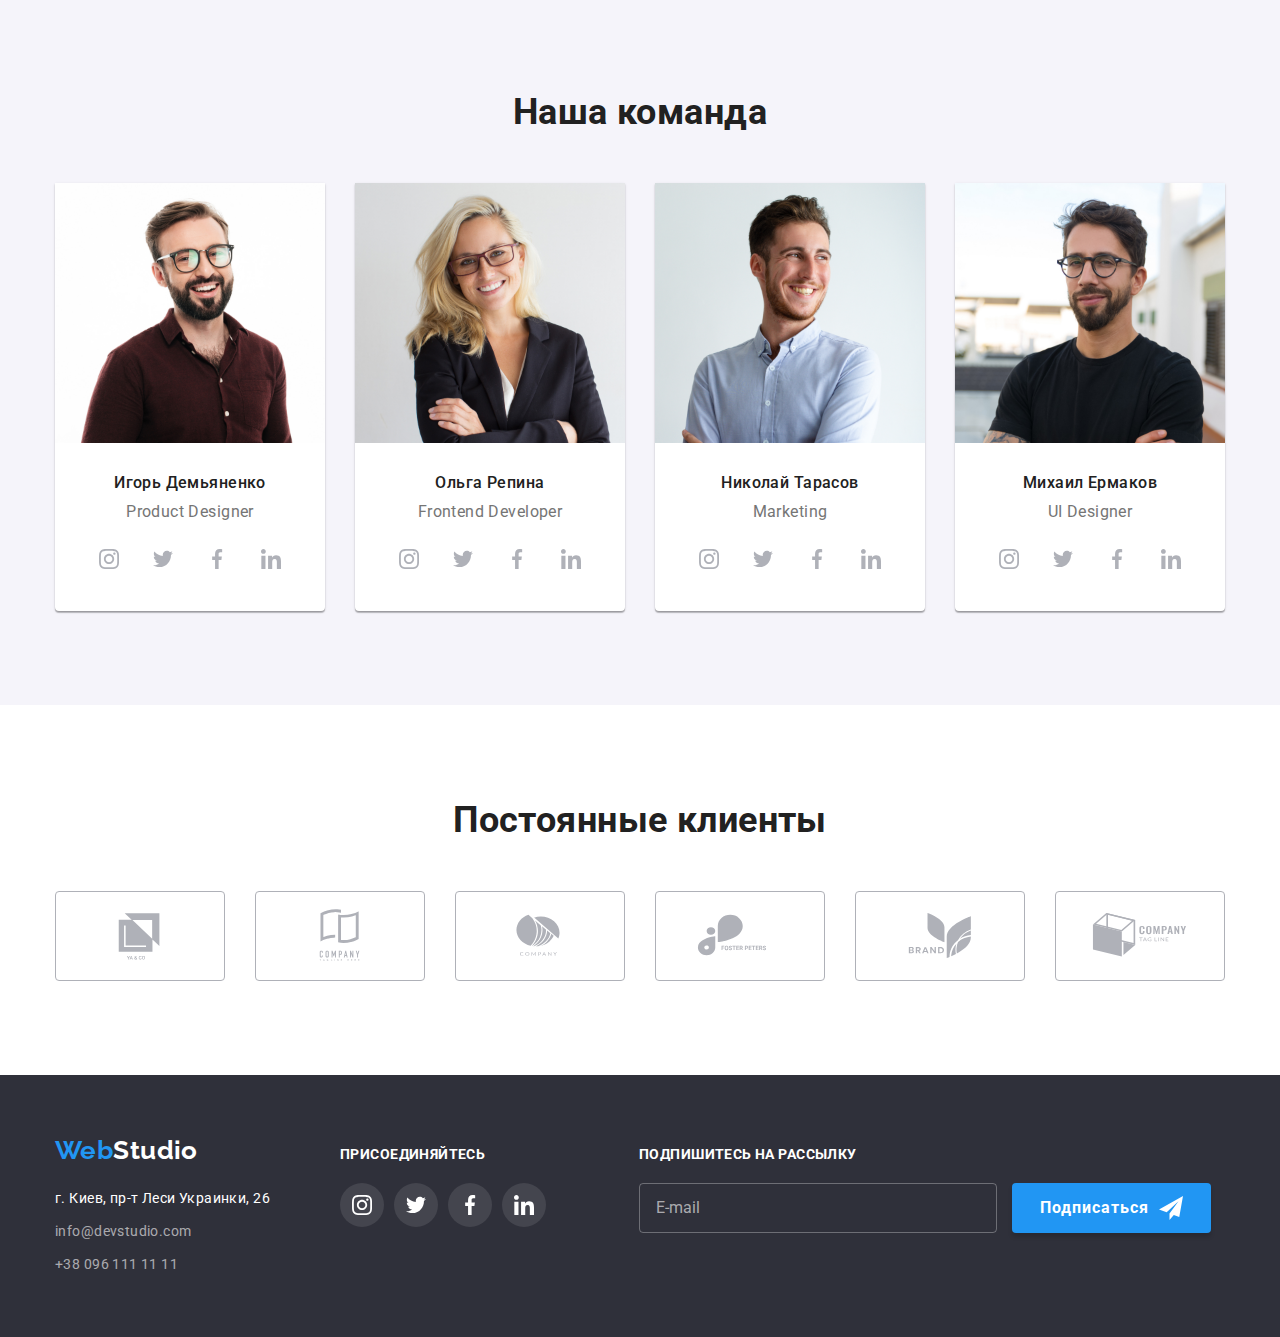
==== commit fbc8715f: "Update index.html" ====
--- a/index.html
+++ b/index.html
@@ -318,10 +318,10 @@
 								>г. Киев, пр-т Леси Украинки, 26</a
 							>
 						</li>
-						<li>
+						<li class="address__item">
 							<a class="footer__contact-link" href="mailto:info@devstudio.com">info@devstudio.com</a>
 						</li>
-						<li>
+						<li class="address__item">
 							<a class="footer__contact-link" href="tel:+380961111111">+38 096 111 11 11</a>
 						</li>
 					</ul>
@@ -377,7 +377,7 @@
 <!--========================Modal window form============================-->
         <div class="backdrop is-hidden" data-modal>
 			<div class="modal">
-				<button class="modal__button button" data-modal-close>
+				<button class="modal__button" data-modal-close>
 					<svg  class="modal__icon" width="18" height="18">
 						<use href="./images/sprite.svg#icon-close"></use>
 					</svg>
--- a/css/main.min.css
+++ b/css/main.min.css
@@ -1,2 +1,2 @@
-:root{--text-color-white: #ffffff;--text-color-black: #212121;--text-color-grey: #757575;--accent-color: #2196f3;--text-color-auth-nav: rgba(255, 255, 255, 0.6);--text-color-black-logo: #000000;--background-color-gray: #2f303a;--background-color-overlay: rgba(0, 0, 0, 0.2);--background-color-white-title: rgba(47, 48, 58, 0.8);--background-color-bottom: #f5f4fa;--background-color-pop-up-text: rgba(33, 150, 243, 0.9);--background-color-social-link-footer: rgba(255, 255, 255, 0.1);--border-color: #e5e5e5;--border-color-projects: #eeeeee;--border-color-close-button: rgba(0, 0, 0, 0.1);--icon-color: #afb1b8;--timing-function: cubic-bezier(0.4, 0, 0.2, 1)}.visually-hidden{position:absolute;white-space:nowrap;width:1px;height:1px;overflow:hidden;border:0;padding:0;clip:rect(0 0 0 0);-webkit-clip-path:inset(50%);clip-path:inset(50%);margin:-1px}html{-webkit-box-sizing:border-box;box-sizing:border-box}*,*::before,*::after{-webkit-box-sizing:inherit;box-sizing:inherit}*{margin:0;padding:0}ul{list-style:none}a{text-decoration:none;color:var(--text-color-black)}img{display:block}body{margin:0;font-family:'Roboto', sans-serif;font-size:14px;line-height:1.71;letter-spacing:0.03em;color:var(--text-color-grey);background-color:var(--text-color-white)}.container{margin-left:auto;margin-right:auto;padding-left:15px;padding-right:15px;width:1200px}.section{padding-top:94px;padding-bottom:94px}.logo{font-family:'Raleway', sans-serif;font-weight:700;font-size:26px;line-height:1.19;color:var(--accent-color)}.logo__text{color:var(--text-color-black-logo)}.logo__text--white{color:var(--text-color-white)}.button{font-family:'Roboto', sans-serif;cursor:pointer}.title{margin-top:0;margin-bottom:50px;font-weight:700;font-size:36px;line-height:1.17;text-align:center;color:var(--text-color-black)}.social{display:-webkit-box;display:-ms-flexbox;display:flex;-webkit-box-pack:center;-ms-flex-pack:center;justify-content:center;-webkit-box-align:center;-ms-flex-align:center;align-items:center}.social__title{margin-bottom:20px;font-style:normal;font-weight:700;font-size:14px;line-height:1.14;text-transform:uppercase;color:var(--text-color-white)}.social__list{display:-webkit-box;display:-ms-flexbox;display:flex;-webkit-box-pack:center;-ms-flex-pack:center;justify-content:center;-webkit-box-align:center;-ms-flex-align:center;align-items:center}.social__item+.social__item{margin-left:10px}.social__icon{fill:currentColor}.social__icon--footer{fill:var(--text-color-white)}.social__link{display:-webkit-box;display:-ms-flexbox;display:flex;width:44px;height:44px;-webkit-box-pack:center;-ms-flex-pack:center;justify-content:center;-webkit-box-align:center;-ms-flex-align:center;align-items:center;border-radius:50%}.social__link:hover,.social__link:focus{color:var(--text-color-white);background-color:var(--accent-color)}.social__link--team{color:var(--icon-color);background-position:center;background-repeat:no-repeat;-webkit-transition:color 250ms var(--timing-function),background-color 250ms var(--timing-function);transition:color 250ms var(--timing-function),background-color 250ms var(--timing-function)}.social__link--footer{background:var(--background-color-social-link-footer);-webkit-transition:background-color 250ms var(--timing-function);transition:background-color 250ms var(--timing-function)}.backdrop{position:fixed;top:0;left:0;width:100%;height:100%;background-color:var(--background-color-overlay);-webkit-transition:opacity 250ms var(--timing-function),-webkit-transform 250ms var(--timing-function);transition:opacity 250ms var(--timing-function),-webkit-transform 250ms var(--timing-function);transition:transform 250ms var(--timing-function),opacity 250ms var(--timing-function);transition:transform 250ms var(--timing-function),opacity 250ms var(--timing-function),-webkit-transform 250ms var(--timing-function)}.backdrop.is-hidden{opacity:0;pointer-events:none;-webkit-transform:scale(0);transform:scale(0)}.modal{position:absolute;padding:40px;min-width:528px;min-height:581px;border-radius:4px;top:50%;left:50%;-webkit-transform:translate(-50%, -50%);transform:translate(-50%, -50%);-webkit-box-shadow:0px 1px 3px rgba(0,0,0,0.12),0px 1px 1px rgba(0,0,0,0.14),0px 2px 1px rgba(0,0,0,0.2);box-shadow:0px 1px 3px rgba(0,0,0,0.12),0px 1px 1px rgba(0,0,0,0.14),0px 2px 1px rgba(0,0,0,0.2);background-color:var(--text-color-white)}.modal__icon{fill:var(--text-color-black-logo);-webkit-transition:fill 250ms var(--timing-function);transition:fill 250ms var(--timing-function)}.modal__button{display:-webkit-box;display:-ms-flexbox;display:flex;position:absolute;-webkit-box-align:center;-ms-flex-align:center;align-items:center;-webkit-box-pack:center;-ms-flex-pack:center;justify-content:center;overflow:hidden;top:8px;right:8px;width:30px;height:30px;border-radius:50%;border:none;cursor:pointer;border:1px solid rgba(0,0,0,0.1);background-color:inherit}.modal__button:hover .modal__icon,.modal__button:focus .modal__icon{fill:var(--accent-color)}.form{display:-webkit-box;display:-ms-flexbox;display:flex;-webkit-box-orient:vertical;-webkit-box-direction:normal;-ms-flex-direction:column;flex-direction:column}.form__title{text-align:center;font-weight:700;font-size:20px;letter-spacing:0.03em;color:var(--text-color-black);line-height:1.15;margin-bottom:12px}.form__button{display:-webkit-inline-box;display:-ms-inline-flexbox;display:inline-flex;-webkit-box-align:center;-ms-flex-align:center;align-items:center;text-align:center;margin:auto;padding:10px 55px;-webkit-box-shadow:0px 4px 4px rgba(0,0,0,0.15);box-shadow:0px 4px 4px rgba(0,0,0,0.15);border:none;border-radius:4px;font-weight:700;font-size:16px;line-height:1.88;letter-spacing:0.06em;color:var(--text-color-white);background-color:var(--accent-color)}.form__button:hover,.form__button:focus{background-color:#188CE8}.form__label{display:block;font-size:12px;line-height:1.17;letter-spacing:0.01em;margin-bottom:4px}.form__area{position:relative}.form__field{margin-bottom:10px}.form__input{width:100%;height:40px;padding-top:12px;padding-bottom:12px;padding-left:42px;border:1px solid rgba(33,33,33,0.2);border-radius:4px;-webkit-transition:border-color 250ms var(--timing-function);transition:border-color 250ms var(--timing-function);outline:none}.form__input:focus{cursor:pointer;border-color:var(--accent-color);outline:none}.form__icon{display:block;position:absolute;left:12px;top:50%;-webkit-transform:translateY(-50%);transform:translateY(-50%);fill:var(--text-color-black);-webkit-transition:fill 250ms var(--timing-function);transition:fill 250ms var(--timing-function)}.form__input:focus+.form__icon{fill:var(--accent-color)}.form__comment{margin-bottom:20px}.form__comment textarea{padding:12px 16px;height:120px;resize:none}.form__comment textarea::-webkit-input-placeholder{line-height:1.14;letter-spacing:0.01em;color:rgba(117,117,117,0.5)}.form__comment textarea:-ms-input-placeholder{line-height:1.14;letter-spacing:0.01em;color:rgba(117,117,117,0.5)}.form__comment textarea::-ms-input-placeholder{line-height:1.14;letter-spacing:0.01em;color:rgba(117,117,117,0.5)}.form__comment textarea::placeholder{line-height:1.14;letter-spacing:0.01em;color:rgba(117,117,117,0.5)}.form__checkbox-label{display:-webkit-box;display:-ms-flexbox;display:flex;-webkit-box-align:center;-ms-flex-align:center;align-items:center;-webkit-box-pack:center;-ms-flex-pack:center;justify-content:center;line-height:1.71;letter-spacing:0.03em;margin-bottom:30px}.form__checked{display:-webkit-box;display:-ms-flexbox;display:flex;-webkit-box-align:center;-ms-flex-align:center;align-items:center;-webkit-box-pack:center;-ms-flex-pack:center;justify-content:center;margin-right:7px;width:16px;height:15px;border-radius:2px;border:2px solid var(--text-color-black);-webkit-transition:border-color 250ms var(--timing-function),background-color 250ms var(--timing-function);transition:border-color 250ms var(--timing-function),background-color 250ms var(--timing-function)}.form__icon-checked{fill:transparent}.form__checkbox-input:checked+.form__checkbox-label span{background-size:contain;border-color:var(--accent-color);background-color:var(--accent-color)}.form__checkbox-input:focus-within+.form__checkbox-label span{-webkit-filter:drop-shadow(0px 4px 4px rgba(0,0,0,0.25));filter:drop-shadow(0px 4px 4px rgba(0,0,0,0.25))}.form__checkbox-input:checked+.form__checkbox-label .form__icon-checked{fill:var(--text-color-white)}.form__checkbox-input:focus-visible+.form__icon-checked{border:2px solid var(--text-color-black)}.agreement-terms{color:var(--accent-color);text-decoration:underline}.agreement-terms:hover,.agreement-terms:focus{text-decoration:none}.header{border-bottom:solid 1px var(--border-color)}.header__container{display:-webkit-box;display:-ms-flexbox;display:flex;-webkit-box-align:center;-ms-flex-align:center;align-items:center}.navigation{display:-webkit-box;display:-ms-flexbox;display:flex;-webkit-box-align:center;-ms-flex-align:center;align-items:center}.navigation__logo{margin-top:24px;margin-bottom:25px;display:-webkit-box;display:-ms-flexbox;display:flex;font-family:'Raleway', sans-serif;font-weight:700;font-size:26px;line-height:1.19;color:var(--accent-color)}.navigation__list{margin-left:93px;display:-webkit-box;display:-ms-flexbox;display:flex}.navigation__item+.navigation__item{margin-left:50px}.navigation__link{padding-top:32px;padding-bottom:32px;display:block;font-weight:500;font-size:14px;line-height:1.14;letter-spacing:0.02em;color:var(--text-color-black);-webkit-transition:color 250ms var(--timing-function);transition:color 250ms var(--timing-function)}.navigation__link--current{position:relative;padding-top:32px;padding-bottom:32px;display:block;font-weight:500;font-size:14px;line-height:1.14;letter-spacing:0.02em;color:var(--accent-color);-webkit-transition:color 250ms var(--timing-function);transition:color 250ms var(--timing-function)}.navigation__link--current::after{position:absolute;display:inline-block;content:'';bottom:-1px;left:0;height:4px;width:100%;border-radius:2px;background-color:var(--accent-color);opacity:1}.navigation__link:hover,.navigation__link:focus,.navigation__link--current:hover,.navigation__link--current:focus{color:var(--accent-color);cursor:pointer}.contacts{margin-left:auto;display:-webkit-box;display:-ms-flexbox;display:flex;-webkit-box-align:center;-ms-flex-align:center;align-items:center}.contacts__list{display:-webkit-box;display:-ms-flexbox;display:flex;-webkit-box-align:center;-ms-flex-align:center;align-items:center}.contacts__list+.contacts__list{margin-left:50px}.contacts__icon{fill:currentColor;margin-right:10px;-webkit-transition:fill 250ms var(--timing-function);transition:fill 250ms var(--timing-function)}.contacts__icon:hover{fill:var(--accent-color)}.contacts__link{display:-webkit-box;display:-ms-flexbox;display:flex;-webkit-box-align:center;-ms-flex-align:center;align-items:center;padding-top:32px;padding-bottom:32px;font-style:normal;font-weight:500;line-height:1.14;letter-spacing:0.02em;color:var(--text-color-grey);-webkit-transition:color 250ms var(--timing-function);transition:color 250ms var(--timing-function)}.contacts__link:hover,.contacts__link:focus{color:var(--accent-color)}.hero{margin:0 auto;padding:200px 0;text-align:center;max-width:1600px;min-height:600px;background-color:var(--background-color-gray);background-image:-webkit-gradient(linear, left top, right top, from(rgba(47,48,58,0.4)), to(rgba(47,48,58,0.4))),url(../images/background-photo.jpg);background-image:linear-gradient(to right, rgba(47,48,58,0.4), rgba(47,48,58,0.4)),url(../images/background-photo.jpg)}.hero__title{margin:0 auto 30px;width:696px;text-align:center;font-weight:900;font-size:44px;line-height:1.36;letter-spacing:0.06em;text-transform:uppercase;color:var(--text-color-white)}.hero__button{margin-top:0;padding:10px 32px;display:inline-block;-webkit-box-shadow:0px 4px 4px rgba(0,0,0,0.15);box-shadow:0px 4px 4px rgba(0,0,0,0.15);border:none;border-radius:4px;font-weight:700;font-size:16px;line-height:1.88;letter-spacing:0.06em;color:var(--text-color-white);background-color:var(--accent-color)}.hero__button:hover,.hero__button:focus{background-color:#188CE8}.benefits{padding-top:o}.benefits__list{margin-top:0;display:-webkit-box;display:-ms-flexbox;display:flex}.benefits__item{width:270px}.benefits__item+.benefits__item{margin-left:30px}.benefits__item::before{display:block;content:'';height:120px;background-color:var(--background-color-bottom);background-repeat:no-repeat;background-position:center;margin-bottom:30px}.benefits__item:nth-child(1)::before{background-image:url(../images/icons/antenna.svg)}.benefits__item:nth-child(2)::before{background-image:url(../images/icons/clock.svg)}.benefits__item:nth-child(3)::before{background-image:url(../images/icons/diagram.svg)}.benefits__item:nth-child(4)::before{background-image:url(../images/icons/astronaut.svg)}.benefits__title{margin-top:0;margin-bottom:10px;font-weight:700;font-size:14px;line-height:1.14;text-transform:uppercase;color:var(--text-color-black)}.benefits__text{margin-top:0;font-size:14px}.work-process{padding-top:0}.work-process__list{display:-webkit-box;display:-ms-flexbox;display:flex}.work-process__item{position:relative;margin-top:0;width:370px}.work-process__item:not(:last-child){margin-right:30px}.work-process__img{display:block;max-width:100%}.work-process__white-title{position:absolute;padding:27px 0;font-size:14px;font-weight:700;line-height:1.14;width:100%;bottom:0;color:var(--text-color-white);text-align:center;text-transform:uppercase;background-color:var(--background-color-white-title)}.team{background-color:var(--background-color-bottom)}.team__list{display:-webkit-box;display:-ms-flexbox;display:flex}.team__item{margin-top:0;text-align:center;width:270px;background-color:var(--text-color-white);-webkit-box-shadow:0px 1px 3px rgba(0,0,0,0.12),0px 1px 1px rgba(0,0,0,0.14),0px 2px 1px rgba(0,0,0,0.2);box-shadow:0px 1px 3px rgba(0,0,0,0.12),0px 1px 1px rgba(0,0,0,0.14),0px 2px 1px rgba(0,0,0,0.2);border-radius:0px 0px 4px 4px}.team__item+.team__item{margin-left:30px}.team__image{display:block;max-width:100%;margin-top:0}.team__descr{padding-top:30px;padding-bottom:30px}.team__member{margin-bottom:10px;font-weight:500;font-size:16px;line-height:1.19;text-align:center;color:var(--text-color-black)}.team__position{margin-bottom:16px;font-size:16px;line-height:1.19;text-align:center}.clients{padding-top:0}.clients__list{display:-webkit-box;display:-ms-flexbox;display:flex}.clients__item:not(:last-child){margin-right:30px}.clients__logo{fill:currentColor}.clients__link{display:-webkit-box;display:-ms-flexbox;display:flex;-webkit-box-pack:center;-ms-flex-pack:center;justify-content:center;-webkit-box-align:center;-ms-flex-align:center;align-items:center;background-position:center;width:170px;height:90px;border:1px solid var(--icon-color);color:var(--icon-color);border-radius:4px;-webkit-transition:color 250ms var(--timing-function),border-color 250ms var(--timing-function);transition:color 250ms var(--timing-function),border-color 250ms var(--timing-function)}.clients__link:hover,.clients__link:focus{color:var(--accent-color);border-color:var(--accent-color)}.footer{padding:60px 0;background-color:var(--background-color-gray)}.footer__container{display:-webkit-box;display:-ms-flexbox;display:flex;-webkit-box-align:baseline;-ms-flex-align:baseline;align-items:baseline}.footer__contact-link{margin-top:0;font-weight:400;font-style:normal;color:var(--text-color-auth-nav)}.footer__contact-link:hover,.footer__contact-link:focus{color:var(--accent-color)}.footer__social{display:block;margin-left:70px}.address{padding-top:0}.address__list:first-child{margin-top:20px}.address__item:not(:last-child){margin-bottom:9px}.address__link{font-style:normal;color:var(--text-color-white)}.address__link:hover,.address__link:focus{color:var(--accent-color)}.footer-form{margin-left:93px}.footer-form__white-title{margin-bottom:20px;font-style:normal;font-weight:700;font-size:14px;line-height:1.14;text-transform:uppercase;color:var(--text-color-white)}.footer-form__input{margin-right:12px;padding:15px 16px;width:358px;height:50px;border:1px solid rgba(255,255,255,0.3);background-color:inherit;color:var(--text-color-auth-nav);border-radius:4px}.footer-form__input:focus{border-color:var(--text-color-white);outline:none}.footer-form__input::-webkit-input-placeholder{font-size:16px;line-height:1.25;color:var(--text-color-auth-nav)}.footer-form__input:-ms-input-placeholder{font-size:16px;line-height:1.25;color:var(--text-color-auth-nav)}.footer-form__input::-ms-input-placeholder{font-size:16px;line-height:1.25;color:var(--text-color-auth-nav)}.footer-form__input::placeholder{font-size:16px;line-height:1.25;color:var(--text-color-auth-nav)}.footer-form__button{display:-webkit-inline-box;display:-ms-inline-flexbox;display:inline-flex;-webkit-box-align:center;-ms-flex-align:center;align-items:center;padding:10px 28px;-webkit-box-shadow:0px 4px 4px rgba(0,0,0,0.15);box-shadow:0px 4px 4px rgba(0,0,0,0.15);border:none;border-radius:4px;font-weight:700;font-size:16px;line-height:1.88;letter-spacing:0.06em;color:var(--text-color-white);background-color:var(--accent-color)}.footer-form__button:hover,.footer-form__button:focus{background-color:#188CE8}.footer-form__icon{margin-left:10px;fill:var(--text-color-white)}
+.form__button,.hero__button,.footer-form__button{-webkit-box-shadow:0px 4px 4px rgba(0,0,0,0.15);box-shadow:0px 4px 4px rgba(0,0,0,0.15);border:none;border-radius:4px;font-weight:700;font-size:16px;line-height:1.88;letter-spacing:0.06em;color:#fff;background-color:#2196f3}.visually-hidden{position:absolute;white-space:nowrap;width:1px;height:1px;overflow:hidden;border:0;padding:0;clip:rect(0 0 0 0);-webkit-clip-path:inset(50%);clip-path:inset(50%);margin:-1px}html{-webkit-box-sizing:border-box;box-sizing:border-box}*,*::before,*::after{-webkit-box-sizing:inherit;box-sizing:inherit}*{margin:0;padding:0}ul{list-style:none}a{text-decoration:none;color:#212121}img{display:block}body{margin:0;font-family:'Roboto', sans-serif;font-size:14px;line-height:1.71;letter-spacing:0.03em;color:#757575;background-color:#fff}.container{margin-left:auto;margin-right:auto;padding-left:15px;padding-right:15px;width:1200px}.section{padding-top:94px;padding-bottom:94px}.logo{font-family:'Raleway', sans-serif;font-weight:700;font-size:26px;line-height:1.19;color:#2196f3}.logo__text{color:#000}.logo__text--white{color:#fff}.button{font-family:'Roboto', sans-serif;cursor:pointer}.button:hover,.button:focus{background-color:#188CE8}.title{margin-top:0;margin-bottom:50px;font-weight:700;font-size:36px;line-height:1.17;text-align:center;color:#212121}.social{display:-webkit-box;display:-ms-flexbox;display:flex;-webkit-box-pack:center;-ms-flex-pack:center;justify-content:center;-webkit-box-align:center;-ms-flex-align:center;align-items:center}.social__title{margin-bottom:20px;font-style:normal;font-weight:700;font-size:14px;line-height:1.14;text-transform:uppercase;color:#fff}.social__list{display:-webkit-box;display:-ms-flexbox;display:flex;-webkit-box-pack:center;-ms-flex-pack:center;justify-content:center;-webkit-box-align:center;-ms-flex-align:center;align-items:center}.social__item+.social__item{margin-left:10px}.social__icon{fill:currentColor}.social__icon--footer{fill:#fff}.social__link{display:-webkit-box;display:-ms-flexbox;display:flex;-webkit-box-pack:center;-ms-flex-pack:center;justify-content:center;-webkit-box-align:center;-ms-flex-align:center;align-items:center;width:44px;height:44px;border-radius:50%}.social__link:hover,.social__link:focus{color:#fff;background-color:#2196f3}.social__link--team{color:#afb1b8;background-position:center;background-repeat:no-repeat;-webkit-transition:color 250ms cubic-bezier(0.4, 0, 0.2, 1),background-color 250ms cubic-bezier(0.4, 0, 0.2, 1);transition:color 250ms cubic-bezier(0.4, 0, 0.2, 1),background-color 250ms cubic-bezier(0.4, 0, 0.2, 1)}.social__link--footer{background:rgba(255,255,255,0.1);-webkit-transition:background-color 250ms cubic-bezier(0.4, 0, 0.2, 1);transition:background-color 250ms cubic-bezier(0.4, 0, 0.2, 1)}.backdrop{position:fixed;top:0;left:0;width:100%;height:100%;background-color:rgba(0,0,0,0.2);-webkit-transition:opacity 250ms cubic-bezier(0.4, 0, 0.2, 1),-webkit-transform 250ms cubic-bezier(0.4, 0, 0.2, 1);transition:opacity 250ms cubic-bezier(0.4, 0, 0.2, 1),-webkit-transform 250ms cubic-bezier(0.4, 0, 0.2, 1);transition:transform 250ms cubic-bezier(0.4, 0, 0.2, 1),opacity 250ms cubic-bezier(0.4, 0, 0.2, 1);transition:transform 250ms cubic-bezier(0.4, 0, 0.2, 1),opacity 250ms cubic-bezier(0.4, 0, 0.2, 1),-webkit-transform 250ms cubic-bezier(0.4, 0, 0.2, 1)}.backdrop.is-hidden{opacity:0;pointer-events:none;-webkit-transform:scale(0);transform:scale(0)}.modal{position:absolute;padding:40px;min-width:528px;min-height:581px;border-radius:4px;top:50%;left:50%;-webkit-transform:translate(-50%, -50%);transform:translate(-50%, -50%);-webkit-box-shadow:0px 1px 3px rgba(0,0,0,0.12),0px 1px 1px rgba(0,0,0,0.14),0px 2px 1px rgba(0,0,0,0.2);box-shadow:0px 1px 3px rgba(0,0,0,0.12),0px 1px 1px rgba(0,0,0,0.14),0px 2px 1px rgba(0,0,0,0.2);background-color:#fff}.modal__icon{fill:#000;-webkit-transition:fill 250ms cubic-bezier(0.4, 0, 0.2, 1);transition:fill 250ms cubic-bezier(0.4, 0, 0.2, 1)}.modal__button{display:-webkit-box;display:-ms-flexbox;display:flex;-webkit-box-pack:center;-ms-flex-pack:center;justify-content:center;-webkit-box-align:center;-ms-flex-align:center;align-items:center;font-family:'Roboto', sans-serif;position:absolute;overflow:hidden;top:8px;right:8px;width:30px;height:30px;border-radius:50%;border:none;cursor:pointer;border:1px solid rgba(0,0,0,0.1);background-color:inherit}.modal__button:hover .modal__icon,.modal__button:focus .modal__icon{fill:#2196f3}.form{display:-webkit-box;display:-ms-flexbox;display:flex;-webkit-box-orient:vertical;-webkit-box-direction:normal;-ms-flex-direction:column;flex-direction:column}.form__title{text-align:center;font-weight:700;font-size:20px;letter-spacing:0.03em;color:#212121;line-height:1.15;margin-bottom:12px}.form__button{display:-webkit-inline-box;display:-ms-inline-flexbox;display:inline-flex;-webkit-box-pack:center;-ms-flex-pack:center;justify-content:center;-webkit-box-align:center;-ms-flex-align:center;align-items:center;margin:auto;padding:10px 55px}.form__label{display:block;font-size:12px;line-height:1.17;letter-spacing:0.01em;margin-bottom:4px}.form__area{position:relative}.form__field{margin-bottom:10px}.form__input{width:100%;height:40px;padding-top:12px;padding-bottom:12px;padding-left:42px;border:1px solid rgba(33,33,33,0.2);border-radius:4px;-webkit-transition:border-color 250ms cubic-bezier(0.4, 0, 0.2, 1);transition:border-color 250ms cubic-bezier(0.4, 0, 0.2, 1);outline:none}.form__input:focus{cursor:pointer;border-color:#2196f3;outline:none}.form__icon{display:block;position:absolute;left:12px;top:50%;-webkit-transform:translateY(-50%);transform:translateY(-50%);fill:#212121;-webkit-transition:fill 250ms cubic-bezier(0.4, 0, 0.2, 1);transition:fill 250ms cubic-bezier(0.4, 0, 0.2, 1)}.form__input:focus+.form__icon{fill:#2196f3}.form__comment{margin-bottom:20px}.form__comment textarea{padding:12px 16px;height:120px;resize:none}.form__comment textarea::-webkit-input-placeholder{line-height:1.14;letter-spacing:0.01em;color:rgba(117,117,117,0.5)}.form__comment textarea:-ms-input-placeholder{line-height:1.14;letter-spacing:0.01em;color:rgba(117,117,117,0.5)}.form__comment textarea::-ms-input-placeholder{line-height:1.14;letter-spacing:0.01em;color:rgba(117,117,117,0.5)}.form__comment textarea::placeholder{line-height:1.14;letter-spacing:0.01em;color:rgba(117,117,117,0.5)}.form__checkbox-label{display:-webkit-box;display:-ms-flexbox;display:flex;-webkit-box-pack:center;-ms-flex-pack:center;justify-content:center;-webkit-box-align:center;-ms-flex-align:center;align-items:center;line-height:1.71;letter-spacing:0.03em;margin-bottom:30px}.form__checked{display:-webkit-box;display:-ms-flexbox;display:flex;-webkit-box-pack:center;-ms-flex-pack:center;justify-content:center;-webkit-box-align:center;-ms-flex-align:center;align-items:center;margin-right:7px;width:16px;height:15px;border-radius:2px;border:2px solid #212121;-webkit-transition:border-color 250ms cubic-bezier(0.4, 0, 0.2, 1),background-color 250ms cubic-bezier(0.4, 0, 0.2, 1);transition:border-color 250ms cubic-bezier(0.4, 0, 0.2, 1),background-color 250ms cubic-bezier(0.4, 0, 0.2, 1)}.form__icon-checked{fill:transparent}.form__checkbox-input:checked+.form__checkbox-label span{background-size:contain;border-color:#2196f3;background-color:#2196f3}.form__checkbox-input:focus-within+.form__checkbox-label span{-webkit-filter:drop-shadow(0px 4px 4px rgba(0,0,0,0.25));filter:drop-shadow(0px 4px 4px rgba(0,0,0,0.25))}.form__checkbox-input:checked+.form__checkbox-label .form__icon-checked{fill:#fff}.form__checkbox-input:focus-visible+.form__icon-checked{border:2px solid #212121}.agreement-terms{margin-left:4px;color:#2196f3;text-decoration:underline}.agreement-terms:hover,.agreement-terms:focus{text-decoration:none}.header{border-bottom:solid 1px #e5e5e5}.header__container{display:-webkit-box;display:-ms-flexbox;display:flex;-webkit-box-pack:center;-ms-flex-pack:center;justify-content:center;-webkit-box-align:center;-ms-flex-align:center;align-items:center}.navigation{display:-webkit-box;display:-ms-flexbox;display:flex;-webkit-box-pack:center;-ms-flex-pack:center;justify-content:center;-webkit-box-align:center;-ms-flex-align:center;align-items:center}.navigation__logo{margin-top:24px;margin-bottom:25px;display:-webkit-box;display:-ms-flexbox;display:flex;font-family:'Raleway', sans-serif;font-weight:700;font-size:26px;line-height:1.19;color:#2196f3}.navigation__list{margin-left:93px;display:-webkit-box;display:-ms-flexbox;display:flex}.navigation__item+.navigation__item{margin-left:50px}.navigation__link{padding-top:32px;padding-bottom:32px;display:block;font-weight:500;font-size:14px;line-height:1.14;letter-spacing:0.02em;color:#212121;-webkit-transition:color 250ms cubic-bezier(0.4, 0, 0.2, 1);transition:color 250ms cubic-bezier(0.4, 0, 0.2, 1)}.navigation__link--current{position:relative;padding-top:32px;padding-bottom:32px;display:block;font-weight:500;font-size:14px;line-height:1.14;letter-spacing:0.02em;color:#2196f3;-webkit-transition:color 250ms cubic-bezier(0.4, 0, 0.2, 1);transition:color 250ms cubic-bezier(0.4, 0, 0.2, 1)}.navigation__link--current::after{position:absolute;display:inline-block;content:'';bottom:-1px;left:0;height:4px;width:100%;border-radius:2px;background-color:#2196f3;opacity:1}.navigation__link:hover,.navigation__link:focus,.navigation__link--current:hover,.navigation__link--current:focus{color:#2196f3;cursor:pointer}.contacts{margin-left:auto;display:-webkit-box;display:-ms-flexbox;display:flex;-webkit-box-pack:center;-ms-flex-pack:center;justify-content:center;-webkit-box-align:center;-ms-flex-align:center;align-items:center}.contacts__list{display:-webkit-box;display:-ms-flexbox;display:flex;-webkit-box-pack:center;-ms-flex-pack:center;justify-content:center;-webkit-box-align:center;-ms-flex-align:center;align-items:center}.contacts__list+.contacts__list{margin-left:50px}.contacts__icon{fill:currentColor;margin-right:10px;-webkit-transition:fill 250ms cubic-bezier(0.4, 0, 0.2, 1);transition:fill 250ms cubic-bezier(0.4, 0, 0.2, 1)}.contacts__icon:hover{fill:#2196f3}.contacts__link{display:-webkit-box;display:-ms-flexbox;display:flex;-webkit-box-pack:center;-ms-flex-pack:center;justify-content:center;-webkit-box-align:center;-ms-flex-align:center;align-items:center;padding-top:32px;padding-bottom:32px;font-style:normal;font-weight:500;line-height:1.14;letter-spacing:0.02em;color:#757575;-webkit-transition:color 250ms cubic-bezier(0.4, 0, 0.2, 1);transition:color 250ms cubic-bezier(0.4, 0, 0.2, 1)}.contacts__link:hover,.contacts__link:focus{color:#2196f3}.hero{margin:0 auto;padding:200px 0;text-align:center;max-width:1600px;min-height:600px;background-color:#2f303a;background-image:-webkit-gradient(linear, left top, right top, from(rgba(47,48,58,0.4)), to(rgba(47,48,58,0.4))),url(../images/background-photo.jpg);background-image:linear-gradient(to right, rgba(47,48,58,0.4), rgba(47,48,58,0.4)),url(../images/background-photo.jpg)}.hero__title{margin:0 auto 30px;width:696px;text-align:center;font-weight:900;font-size:44px;line-height:1.36;letter-spacing:0.06em;text-transform:uppercase;color:#fff}.hero__button{margin-top:0;padding:10px 32px;display:inline-block}.benefits{padding-top:0}.benefits__list{margin-top:0;display:-webkit-box;display:-ms-flexbox;display:flex}.benefits__item{width:270px}.benefits__item+.benefits__item{margin-left:30px}.benefits__item::before{display:block;content:'';height:120px;background-color:#f5f4fa;background-repeat:no-repeat;background-position:center;margin-bottom:30px}.benefits__item:nth-child(1)::before{background-image:url(../images/icons/antenna.svg)}.benefits__item:nth-child(2)::before{background-image:url(../images/icons/clock.svg)}.benefits__item:nth-child(3)::before{background-image:url(../images/icons/diagram.svg)}.benefits__item:nth-child(4)::before{background-image:url(../images/icons/astronaut.svg)}.benefits__title{margin-top:0;margin-bottom:10px;font-weight:700;font-size:14px;line-height:1.14;text-transform:uppercase;color:#212121}.benefits__text{margin-top:0;font-size:14px}.work-process{padding-top:0}.work-process__list{display:-webkit-box;display:-ms-flexbox;display:flex}.work-process__item{position:relative;margin-top:0;width:370px}.work-process__item:not(:last-child){margin-right:30px}.work-process__img{display:block;max-width:100%}.work-process__white-title{position:absolute;padding:27px 0;font-size:14px;font-weight:700;line-height:1.14;width:100%;bottom:0;color:#fff;text-align:center;text-transform:uppercase;background-color:rgba(47,48,58,0.8)}.team{background-color:#f5f4fa}.team__list{display:-webkit-box;display:-ms-flexbox;display:flex}.team__item{margin-top:0;text-align:center;width:270px;background-color:#fff;-webkit-box-shadow:0px 1px 3px rgba(0,0,0,0.12),0px 1px 1px rgba(0,0,0,0.14),0px 2px 1px rgba(0,0,0,0.2);box-shadow:0px 1px 3px rgba(0,0,0,0.12),0px 1px 1px rgba(0,0,0,0.14),0px 2px 1px rgba(0,0,0,0.2);border-radius:0px 0px 4px 4px}.team__item+.team__item{margin-left:30px}.team__image{display:block;max-width:100%;margin-top:0}.team__descr{padding-top:30px;padding-bottom:30px}.team__member{margin-bottom:10px;font-weight:500;font-size:16px;line-height:1.19;text-align:center;color:#212121}.team__position{margin-bottom:16px;font-size:16px;line-height:1.19;text-align:center}.clients__list{display:-webkit-box;display:-ms-flexbox;display:flex}.clients__item:not(:last-child){margin-right:30px}.clients__logo{fill:currentColor}.clients__link{display:-webkit-box;display:-ms-flexbox;display:flex;-webkit-box-pack:center;-ms-flex-pack:center;justify-content:center;-webkit-box-align:center;-ms-flex-align:center;align-items:center;background-position:center;width:170px;height:90px;border:1px solid #afb1b8;color:#afb1b8;border-radius:4px;-webkit-transition:color 250ms cubic-bezier(0.4, 0, 0.2, 1),border-color 250ms cubic-bezier(0.4, 0, 0.2, 1);transition:color 250ms cubic-bezier(0.4, 0, 0.2, 1),border-color 250ms cubic-bezier(0.4, 0, 0.2, 1)}.clients__link:hover,.clients__link:focus{color:#2196f3;border-color:#2196f3}.footer{padding:60px 0;background-color:#2f303a}.footer__container{display:-webkit-box;display:-ms-flexbox;display:flex;-webkit-box-align:baseline;-ms-flex-align:baseline;align-items:baseline}.footer__contact-link{margin-top:0;font-weight:400;font-style:normal;color:rgba(255,255,255,0.6)}.footer__contact-link:hover,.footer__contact-link:focus{color:#2196f3}.footer__social{display:block;margin-left:70px}.address{padding-top:0}.address__list:first-child{margin-top:20px}.address__item:not(:last-child){margin-bottom:9px}.address__link{font-style:normal;color:#fff}.address__link:hover,.address__link:focus{color:#2196f3}.footer-form{margin-left:93px}.footer-form__white-title{margin-bottom:20px;font-style:normal;font-weight:700;font-size:14px;line-height:1.14;text-transform:uppercase;color:#fff}.footer-form__input{margin-right:12px;padding:15px 16px;width:358px;height:50px;border:1px solid rgba(255,255,255,0.3);background-color:inherit;color:rgba(255,255,255,0.6);border-radius:4px}.footer-form__input:focus{border-color:#fff;outline:none}.footer-form__input::-webkit-input-placeholder{font-size:16px;line-height:1.25;color:rgba(255,255,255,0.6)}.footer-form__input:-ms-input-placeholder{font-size:16px;line-height:1.25;color:rgba(255,255,255,0.6)}.footer-form__input::-ms-input-placeholder{font-size:16px;line-height:1.25;color:rgba(255,255,255,0.6)}.footer-form__input::placeholder{font-size:16px;line-height:1.25;color:rgba(255,255,255,0.6)}.footer-form__button{display:-webkit-inline-box;display:-ms-inline-flexbox;display:inline-flex;-webkit-box-pack:center;-ms-flex-pack:center;justify-content:center;-webkit-box-align:center;-ms-flex-align:center;align-items:center;padding:10px 28px}.footer-form__icon{margin-left:10px;fill:#fff}.projects__list{display:-webkit-box;display:-ms-flexbox;display:flex;-webkit-box-pack:center;-ms-flex-pack:center;justify-content:center;-webkit-box-align:center;-ms-flex-align:center;align-items:center;margin-bottom:50px}.projects__item+.projects__item{margin-left:8px}.projects__button{padding:6px 22px;font-weight:500;font-size:16px;line-height:1.62;color:#212121;background-color:#f5f4fa;border-radius:4px;border:none;-webkit-transition:color 250ms cubic-bezier(0.4, 0, 0.2, 1),background-color 250ms cubic-bezier(0.4, 0, 0.2, 1),-webkit-box-shadow 250ms cubic-bezier(0.4, 0, 0.2, 1);transition:color 250ms cubic-bezier(0.4, 0, 0.2, 1),background-color 250ms cubic-bezier(0.4, 0, 0.2, 1),-webkit-box-shadow 250ms cubic-bezier(0.4, 0, 0.2, 1);transition:color 250ms cubic-bezier(0.4, 0, 0.2, 1),background-color 250ms cubic-bezier(0.4, 0, 0.2, 1),box-shadow 250ms cubic-bezier(0.4, 0, 0.2, 1);transition:color 250ms cubic-bezier(0.4, 0, 0.2, 1),background-color 250ms cubic-bezier(0.4, 0, 0.2, 1),box-shadow 250ms cubic-bezier(0.4, 0, 0.2, 1),-webkit-box-shadow 250ms cubic-bezier(0.4, 0, 0.2, 1)}.projects__button:hover,.projects__button:focus{background-color:#2196f3;color:#fff;-webkit-box-shadow:0px 3px 1px rgba(0,0,0,0.1),0px 1px 2px rgba(0,0,0,0.08),0px 2px 2px rgba(0,0,0,0.12);box-shadow:0px 3px 1px rgba(0,0,0,0.1),0px 1px 2px rgba(0,0,0,0.08),0px 2px 2px rgba(0,0,0,0.12);cursor:pointer}.works{display:-webkit-box;display:-ms-flexbox;display:flex;-ms-flex-wrap:wrap;flex-wrap:wrap}.works__item{overflow:hidden;margin-right:30px;margin-bottom:30px;width:370px;-webkit-transition:-webkit-box-shadow 250ms cubic-bezier(0.4, 0, 0.2, 1);transition:-webkit-box-shadow 250ms cubic-bezier(0.4, 0, 0.2, 1);transition:box-shadow 250ms cubic-bezier(0.4, 0, 0.2, 1);transition:box-shadow 250ms cubic-bezier(0.4, 0, 0.2, 1), -webkit-box-shadow 250ms cubic-bezier(0.4, 0, 0.2, 1)}.works__item:nth-child(3n){margin-right:0px}.works__item:nth-last-child(-n+3){margin-bottom:0}.works__img{display:block;width:100%}.works__photo{display:-webkit-box;display:-ms-flexbox;display:flex;position:relative;overflow:hidden}.works__text{position:absolute;bottom:0;width:100%;height:100%;font-size:18px;line-height:1.56;color:#fff;background-color:rgba(33,150,243,0.9);padding:63px 24px;-webkit-transform:translateY(100%);transform:translateY(100%);-webkit-transition:-webkit-transform 250ms cubic-bezier(0.4, 0, 0.2, 1);transition:-webkit-transform 250ms cubic-bezier(0.4, 0, 0.2, 1);transition:transform 250ms cubic-bezier(0.4, 0, 0.2, 1);transition:transform 250ms cubic-bezier(0.4, 0, 0.2, 1), -webkit-transform 250ms cubic-bezier(0.4, 0, 0.2, 1)}.works__item:hover .works__text,.works__item:focus .works__text{-webkit-transform:translateY(0);transform:translateY(0)}.works__item:hover,.works__item:focus{display:inline-block;-webkit-box-shadow:0px 1px 1px rgba(0,0,0,0.12),0px 4px 4px rgba(0,0,0,0.06),1px 4px 6px rgba(0,0,0,0.16);box-shadow:0px 1px 1px rgba(0,0,0,0.12),0px 4px 4px rgba(0,0,0,0.06),1px 4px 6px rgba(0,0,0,0.16)}.works__summary{border-bottom:1px solid #eee;border-right:1px solid #eee;border-left:1px solid #eee;padding:20px 24px}.works__title{margin-top:0;margin-bottom:4px;font-weight:700;font-size:18px;line-height:2;letter-spacing:0.06em;color:#212121}.works__type{margin-top:0;font-size:16px;line-height:1.88}
 /*# sourceMappingURL=main.min.css.map */